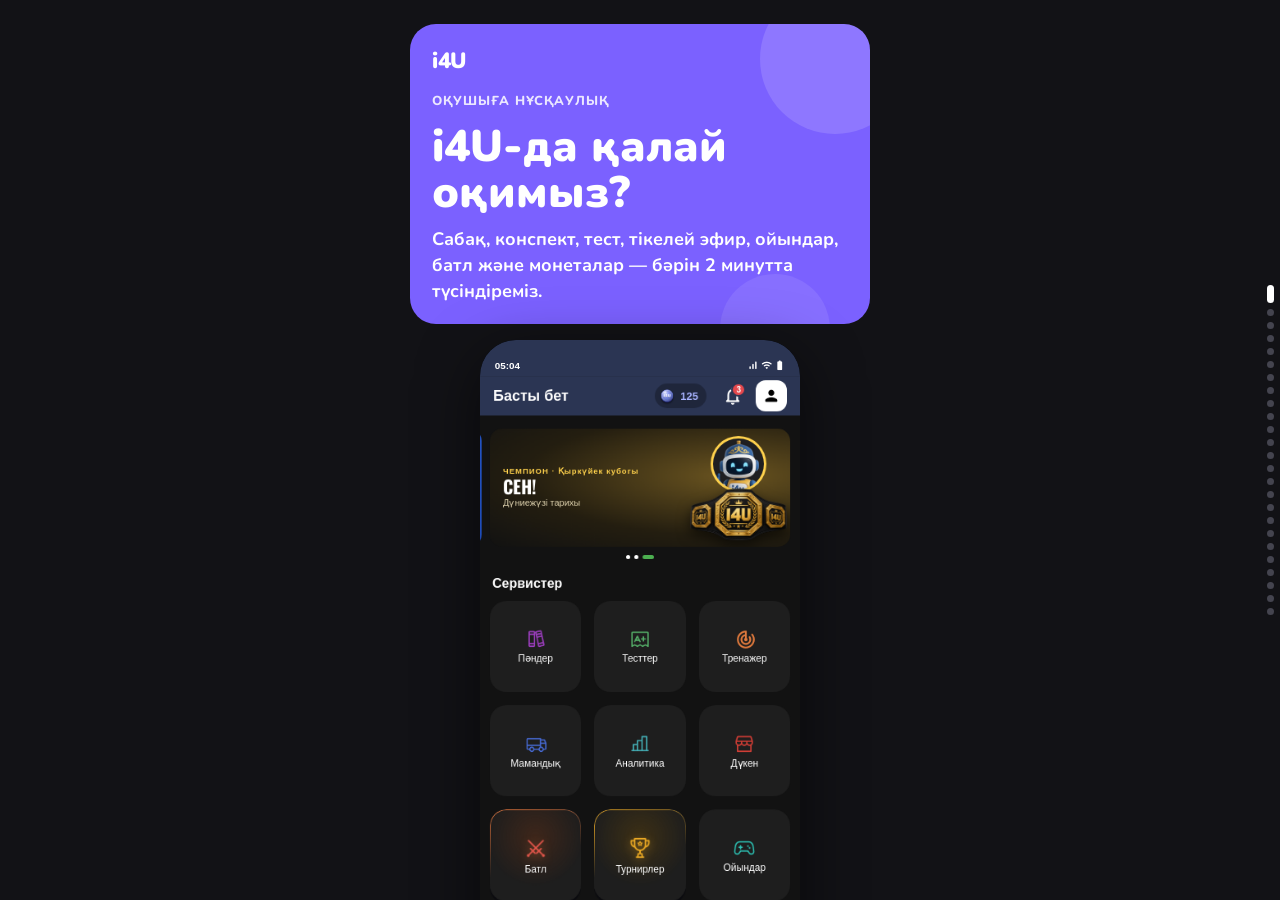
==== index.html @ 2d2b12ed "i4U guide: static site with OG banner" ====
<!doctype html>
<html lang="kk">
<head>
<meta charset="utf-8">
<meta name="viewport" content="width=device-width, initial-scale=1, viewport-fit=cover">
<meta name="description" content="Оқушыларға арналған i4U нұсқаулығы: сабақ, конспект, тест, тікелей эфир, ойындар, батл және монеталар.">
<meta property="og:type" content="website">
<meta property="og:site_name" content="i4U">
<meta property="og:locale" content="kk_KZ">
<meta property="og:title" content="i4U-да қалай оқимыз?">
<meta property="og:description" content="Сабақ · конспект · тест · эфир · ойындар · батл · монеталар — 2 минутта.">
<meta property="og:image" content="https://zhorabekovkubaa-cyber.github.io/i4u-guide/og.jpg">
<meta property="og:image:type" content="image/jpeg">
<meta property="og:image:width" content="1200">
<meta property="og:image:height" content="630">
<meta property="og:image:alt" content="i4U-да қалай оқимыз? — оқушы нұсқаулығы">
<meta property="og:url" content="https://zhorabekovkubaa-cyber.github.io/i4u-guide/">
<meta name="twitter:card" content="summary_large_image">
<meta name="twitter:title" content="i4U-да қалай оқимыз?">
<meta name="twitter:description" content="Сабақ · конспект · тест · эфир · ойындар · батл · монеталар — 2 минутта.">
<meta name="twitter:image" content="https://zhorabekovkubaa-cyber.github.io/i4u-guide/og.jpg">
<meta name="theme-color" content="#121216">
<link rel="icon" href="i4u-mark.png">
<title>i4U-да қалай оқимыз</title>
<link rel="preconnect" href="https://fonts.googleapis.com">
<link rel="stylesheet" href="https://fonts.googleapis.com/css2?family=Nunito:wght@600;700;800;900&display=swap">
<style>
*{box-sizing:border-box}html,body{margin:0}img{max-width:100%}

/* Layout: vertical story — one full-screen card per idea, snap-scrolled; each card wears one colour from the i4U web home tiles. */
:root{
  --bg:#121216; --card:#1c1c22; --line:#2b2b33; --fg:#f5f5fa; --mute:#a7a7b8;
  --purple:#7b61ff; --blue:#1ea7e9; --green:#20c08a; --orange:#ffb224; --coral:#ff6b4a; --pink:#ff5fa2;
  --display:"Nunito",ui-rounded,"Segoe UI",system-ui,sans-serif;
  color-scheme:dark;
}
html,body{height:100%;background:var(--bg);color:var(--fg)}
body{font-family:var(--display);font-weight:600;font-size:17px;line-height:1.45;-webkit-font-smoothing:antialiased}
.deck{height:100%;overflow-y:auto;overscroll-behavior:contain}
.s{display:flex;justify-content:center;
   padding-left:max(16px,env(safe-area-inset-left,0px));padding-right:max(16px,env(safe-area-inset-right,0px));padding-block:24px 28px;box-sizing:border-box}
.in{width:100%;max-width:460px;display:flex;flex-direction:column;gap:16px}
.tile{border-radius:26px;padding:22px 22px 20px;color:#fff;position:relative;overflow:hidden}
.tile::after{content:"";position:absolute;right:-40px;top:-40px;width:150px;height:150px;border-radius:50%;background:rgba(255,255,255,.14)}
.tile::before{content:"";position:absolute;right:40px;bottom:-60px;width:110px;height:110px;border-radius:50%;background:rgba(255,255,255,.09)}
.p{background:var(--purple)}.b{background:var(--blue)}.g{background:var(--green)}.o{background:var(--orange);color:#2a1a00}.c{background:var(--coral)}.k{background:var(--pink)}
.o .step,.o .eb{color:#2a1a00}
.eb{font-size:13px;font-weight:800;letter-spacing:.08em;text-transform:uppercase;opacity:.85;position:relative;z-index:1}
h1,h2{font-weight:900;line-height:1.05;margin:6px 0 0;position:relative;z-index:1;text-wrap:balance}
h1{font-size:44px}
h2{font-size:34px}
.lead{font-size:18px;margin:10px 0 0;position:relative;z-index:1;font-weight:700}
.txt{color:var(--fg);font-size:17px;margin:0}
.txt b{color:#fff}
.mute{color:var(--mute)}
.hl{font-weight:900}
.hl.p{background:none;color:var(--purple)}.hl.b{background:none;color:var(--blue)}.hl.g{background:none;color:var(--green)}.hl.o{background:none;color:var(--orange)}.hl.c{background:none;color:var(--coral)}.hl.k{background:none;color:var(--pink)}

.phone-mock{display:block;margin:0 auto;width:min(78%,320px);max-width:100%;aspect-ratio:390/844;border:0;border-radius:36px;overflow:hidden;background:#000;filter:drop-shadow(0 18px 30px rgba(0,0,0,.55))}
.tapwrap .phone-mock{width:100%}
.phone{display:block;margin:0 auto;width:min(72%,300px);max-width:100%;height:auto;filter:drop-shadow(0 18px 30px rgba(0,0,0,.55))}
.phones{display:flex;gap:12px;justify-content:center}
.phones img{width:calc(50% - 6px);max-width:220px;height:auto;filter:drop-shadow(0 14px 24px rgba(0,0,0,.5))}
.swipe{display:flex;gap:12px;overflow-x:auto;scroll-snap-type:x mandatory;padding-bottom:6px;margin-inline:0;padding-inline:0;-webkit-overflow-scrolling:touch}
.swipe figure{flex:0 0 62%;max-width:240px;margin:0;scroll-snap-align:center;display:flex;flex-direction:column;gap:8px;align-items:center}
.swipe img{width:100%;height:auto;filter:drop-shadow(0 14px 24px rgba(0,0,0,.5))}
.swipe figcaption{font-weight:800;font-size:15px}
.web{width:100%;border-radius:14px;border:2px solid var(--line);display:block;height:auto}
.steps{display:flex;flex-direction:column;gap:10px;margin:0;padding:0;list-style:none}
.steps li{display:flex;gap:12px;align-items:flex-start;background:var(--card);border:1px solid var(--line);border-radius:18px;padding:12px 14px}
.num{flex:none;width:34px;height:34px;border-radius:12px;display:grid;place-items:center;font-weight:900;color:#fff;font-size:18px}
.steps b{display:block;font-size:17px;color:#fff;font-weight:800}
.steps span{color:var(--mute);font-size:15px}
.big3{display:grid;grid-template-columns:repeat(3,1fr);gap:10px}
.big3 div{border-radius:20px;padding:14px 10px;text-align:center;color:#fff}
.big3 i{font-style:normal;font-size:30px;display:block}
.big3 b{display:block;font-weight:900;font-size:17px;margin-top:4px}
.big3 span{font-size:13px;opacity:.9;display:block;line-height:1.25;margin-top:2px}
.big3 b{line-height:1.2}
.coins{display:flex;flex-direction:column;gap:8px;margin:0;padding:0;list-style:none}
.coins li{display:flex;justify-content:space-between;gap:12px;align-items:center;background:var(--card);border:1px solid var(--line);border-radius:16px;padding:11px 14px;font-size:15px}
.coins em{font-style:normal;font-weight:900;color:var(--orange);white-space:nowrap;font-size:16px}
.chips{display:flex;flex-wrap:wrap;gap:8px}
.chip{border-radius:999px;padding:6px 14px;font-weight:800;font-size:14px;background:var(--card);border:1px solid var(--line)}
.note{border-radius:18px;padding:14px 16px;background:var(--card);border:2px dashed var(--orange);font-size:16px}
.note b{color:var(--orange)}
.tapwrap{position:relative;width:min(72%,300px);margin:0 auto}
.tapwrap .phone{width:100%}
.tap{position:absolute;left:10.8%;top:86%;width:18%;aspect-ratio:1;transform:translate(-50%,-50%);border-radius:50%;border:4px solid var(--orange);box-shadow:0 0 0 6px rgba(255,178,36,.25)}
.tap-label{position:absolute;left:24%;top:82.5%;background:var(--orange);color:#2a1a00;font-weight:900;font-size:13px;padding:5px 10px;border-radius:10px;white-space:nowrap}
@media (prefers-reduced-motion:no-preference){
  .tap{animation:pulse 1.4s ease-in-out infinite}
  @keyframes pulse{0%,100%{transform:translate(-50%,-50%) scale(1)}50%{transform:translate(-50%,-50%) scale(1.18)}}
  .hint{animation:bob 1.8s ease-in-out infinite}
  @keyframes bob{0%,100%{transform:translateY(0)}50%{transform:translateY(6px)}}
}
.hint{text-align:center;color:var(--mute);font-weight:800;font-size:15px}
.logo{font-weight:900;font-size:22px;letter-spacing:-.02em;position:relative;z-index:1}
.dots{position:fixed;right:max(6px,env(safe-area-inset-right,0px));top:50%;transform:translateY(-50%);display:flex;flex-direction:column;gap:6px;z-index:5}
.dots a{width:7px;height:7px;border-radius:50%;background:#44444f;display:block}
.dots a.on{background:#fff;height:18px;border-radius:4px}
.end h1{font-size:40px}
</style>
</head>
<body>


<div class="deck" id="deck">

<section class="s" id="start"><div class="in">
  <div class="tile p">
    <div class="logo">i4U</div>
    <p class="eb" style="margin-top:14px">Оқушыға нұсқаулық</p>
    <h1>i4U-да қалай оқимыз?</h1>
    <p class="lead">Сабақ, конспект, тест, тікелей эфир, ойындар, батл және монеталар — бәрін 2 минутта түсіндіреміз.</p>
  </div>
  <iframe class="phone-mock" src="mock/?embed=1&open=home&v=m" title="Басты бет" referrerpolicy="no-referrer"></iframe>
  <p class="hint">Төмен сырғыт ↓</p>
</div></section>

<section class="s"><div class="in">
  <div class="tile b">
    <p class="eb">Қосымшада не бар</p>
    <h2>Бәрі бір экранда</h2>
    <p class="lead">Басты бетте сервистер, прогресс және кесте — бәрі қол астында. Жоғарыдағы телефонды басып көр.</p>
  </div>
</div></section>

<section class="s"><div class="in">
  <div class="tile g">
    <p class="eb">Басты бет</p>
    <h2>Прогресің әрқашан көз алдыңда</h2>
    <p class="lead">ҰБТ баллы, апта жоспары, бүгінгі сабақтар — бір жерде.</p>
  </div>
  <iframe class="phone-mock" src="mock/?embed=1&open=progress&v=m" title="Прогресс және бүгінгі кесте" referrerpolicy="no-referrer"></iframe>
  <ul class="steps">
    <li><span class="num" style="background:var(--green)">📊</span><div><b>Менің прогресім</b><span>Сынақ ҰБТ нәтижесі, мақсат және апта жоспары.</span></div></li>
    <li><span class="num" style="background:var(--blue)">📅</span><div><b>Бүгінгі кесте</b><span>Қай сабақты көру керек — бірден ашылады.</span></div></li>
    <li><span class="num" style="background:var(--orange);color:#2a1a00">⚔</span><div><b>Батл · Турнир · Ойын</b><span>Үстіңгі үш батырма — бір таппен жарысқа.</span></div></li>
  </ul>
</div></section>

<section class="s"><div class="in">
  <div class="tile b">
    <p class="eb">Қайда оқимыз</p>
    <h2>Телефонда да, компьютерде де</h2>
    <p class="lead">Аккаунт біреу — прогресс, монета, рейтинг екеуінде бірдей.</p>
  </div>
  <ul class="steps">
    <li><span class="num" style="background:var(--blue)">📱</span><div><b>i4U қосымшасы</b><span>Android және iPhone. Сабақты жолда да көресің.</span></div></li>
    <li><span class="num" style="background:var(--purple)">💻</span><div><b>i4u.kz сайты</b><span>Компьютерде үлкен экранмен оқу ыңғайлы.</span></div></li>
  </ul>
  <img class="web" src="img/w_home.webp" alt="i4u.kz сайтының басты беті">
</div></section>

<section class="s"><div class="in">
  <div class="tile g">
    <p class="eb">Сабақ қалай өтеді</p>
    <h2>Әр сабақ — 3 қадам</h2>
    <p class="lead">Ретімен жасасаң, монета да, білім де жиналады.</p>
  </div>
  <div class="big3">
    <div style="background:var(--blue)"><i>▶</i><b>Видео</b><span>соңына дейін көр</span></div>
    <div style="background:var(--orange);color:#2a1a00"><i>✎</i><b>Конспект</b><span>дәптерге жаз да, тірке</span></div>
    <div style="background:var(--purple)"><i>✓</i><b>Тест</b><span>тапсырып, балл жина</span></div>
  </div>
  <p class="txt mute">Аптаның соңында — <b>апталық сынақ</b>. Ол өткен тақырыптарды бекітеді.</p>
</div></section>

<section class="s"><div class="in">
  <div class="tile b">
    <p class="eb">Жеке кесте</p>
    <h2>Кесте — тек сенікі</h2>
    <p class="lead">Әр оқушының өз кестесі бар: қай күні қандай сабақ — бәрі дайын тұр.</p>
  </div>
  <iframe class="phone-mock" src="mock/?embed=1&open=schedule&v=m" title="Жеке кесте" referrerpolicy="no-referrer"></iframe>
  <ul class="steps">
    <li><span class="num" style="background:var(--green)">✓</span><div><b>Бүгін, Аптада, Кешіккен</b><span>Үстіңгі санағыштар бүгін не істеу керегін және қарызыңды көрсетеді.</span></div></li>
    <li><span class="num" style="background:var(--purple)">📅</span><div><b>Күн · Апта · Ай</b><span>Кестені күн, апта немесе ай бойынша қара.</span></div></li>
    <li><span class="num" style="background:var(--orange);color:#2a1a00">+3</span><div><b>Өз күнінде өт</b><span>Сабақты кестедегі күні өтсең — қосымша +3 монета.</span></div></li>
  </ul>
  <img class="web" src="img/w_schedule.webp" alt="Сайттағы жеке кесте: апталық көрініс және эфир хабарландыруы">
</div></section>

<section class="s"><div class="in">
  <div class="tile b">
    <p class="eb">1-қадам · Видеосабақ</p>
    <h2>Видеоны соңына дейін көр</h2>
    <p class="lead">Видео біткенде «Тестілеуді бастау» батырмасы ашылады.</p>
  </div>
  <img class="phone" src="img/video_done.webp" alt="Видеосабақ соңына дейін көрілді, тест батырмасы ашық">
  <div class="note">Видеоны 80%-ға дейін көрсең — <b>+5 монета</b>. Кесте бойынша өз күнінде көрсең — тағы <b>+3</b>.</div>
</div></section>

<section class="s"><div class="in">
  <div class="tile c">
    <p class="eb">Маңызды</p>
    <h2>Сабақтар ретімен ашылады</h2>
    <p class="lead">Алдыңғы сабақты бітірмейінше, келесісі құлыпта тұрады.</p>
  </div>
  <img class="phone" src="img/course_locked.webp" alt="Курс беті: құлыптаулы сабақтар және ескерту">
  <p class="txt">🔒 белгісін көрсең — алдымен жоғарыдағы сабақты аяқта. Сонда келесісі өзі ашылады.</p>
</div></section>

<section class="s"><div class="in">
  <div class="tile o">
    <p class="eb">2-қадам · Конспект</p>
    <h2>Конспектіні қалай тіркейміз?</h2>
  </div>
  <div class="tapwrap">
    <img class="phone" src="img/video_done.webp" alt="Видео астындағы «+» батырмасы">
    <span class="tap" aria-hidden="true"></span>
    <span class="tap-label">Осы «+» батырмасын бас</span>
  </div>
  <ol class="steps">
    <li><span class="num" style="background:var(--orange);color:#2a1a00">1</span><div><b>Дәптерге конспект жаз</b><span>Видеоны көріп отырып, негізгі ережелер мен мысалдарды жаз.</span></div></li>
    <li><span class="num" style="background:var(--orange);color:#2a1a00">2</span><div><b>«+» батырмасын бас</b><span>Ол видеоның астында, «Конспектті тіркеңіз» жазуының жанында.</span></div></li>
    <li><span class="num" style="background:var(--orange);color:#2a1a00">3</span><div><b>Галерея немесе Файл</b><span>Дәптердің суретін немесе PDF файлды таңда.</span></div></li>
    <li><span class="num" style="background:var(--orange);color:#2a1a00">4</span><div><b>Куратор тексереді</b><span>Қабылдаса — +3 монета.</span></div></li>
  </ol>
  <img class="phone" src="img/note_sheet.webp" alt="Конспект тіркеу терезесі: Галерея немесе Файл">
</div></section>

<section class="s"><div class="in">
  <div class="tile p">
    <p class="eb">3-қадам · Тест</p>
    <h2>Тестте сұрақ түрлері көп</h2>
    <p class="lead">Барлық сұраққа жауап бергенде ғана «Аяқтау» басылады.</p>
  </div>
  <div class="swipe" aria-label="Сұрақ түрлері">
    <figure><img src="img/test.webp" alt="Бір жауапты сұрақ"><figcaption>Бір жауап</figcaption></figure>
    <figure><img src="img/test_multi.webp" alt="Бірнеше жауапты сұрақ"><figcaption>Бірнеше жауап</figcaption></figure>
    <figure><img src="img/test_match.webp" alt="Сәйкестендіру сұрағы"><figcaption>Сәйкестендіру</figcaption></figure>
  </div>
  <p class="hint">Оңға сырғыт →</p>
</div></section>

<section class="s"><div class="in">
  <div class="tile g">
    <p class="eb">Тест біткен соң</p>
    <h2>Нәтиже және талдау</h2>
    <p class="lead">Балыңды бірден көресің. «Талдау» әр сұрақтың шешімін ашады.</p>
  </div>
  <div class="phones">
    <img src="img/result.webp" alt="Тест нәтижесі: 11 / 22">
    <img src="img/analysis.webp" alt="Талдау: дұрыс жауап және шешімі">
  </div>
  <div class="note">Тест үшін <b>+5-тен +13-ке дейін монета</b>: балың жоғары болса, монета да көп.</div>
</div></section>

<section class="s"><div class="in">
  <div class="tile k">
    <p class="eb">Тренажер</p>
    <h2>Әлсіз тақырыпты күшейт</h2>
    <p class="lead">Тренажер саған дәл керек сұрақтарды береді.</p>
  </div>
  <img class="phone" src="img/trainer_q.webp" alt="Тренажер: «Дұрыс» және шешімі">
  <p class="txt">Жауап берген сәтте «Дұрыс» немесе «Қате» дейді және шешімін көрсетеді. Тақырыпты меңгергенше жаттық — <b>күніне 15 минут жеткілікті</b>.</p>
</div></section>

<section class="s"><div class="in">
  <div class="tile c">
    <p class="eb">Тікелей эфир</p>
    <h2>Мұғаліммен жанды сабақ</h2>
    <p class="lead">Эфир басталғанда телефонға хабарлама келеді.</p>
  </div>
  <div class="phones">
    <img src="img/push.webp" alt="Хабарлама: «Эфир басталды — қосыл»">
    <img src="img/efir_card.webp" alt="Эфир беті: «Эфирге кіру» батырмасы">
  </div>
  <ol class="steps">
    <li><span class="num" style="background:var(--coral)">1</span><div><b>Хабарламаны бас</b><span>Немесе басты беттегі «Бүгінгі кесте» ішінен эфирді таңда.</span></div></li>
    <li><span class="num" style="background:var(--coral)">2</span><div><b>«Эфирге кіру»</b><span>Мұғалім, слайдтар және чат бір экранда ашылады.</span></div></li>
    <li><span class="num" style="background:var(--coral)">3</span><div><b>Қатысу өзі белгіленеді</b><span>Эфирге кірсең — жүйе сенің қатысқаныңды өзі жазады.</span></div></li>
  </ol>
</div></section>

<section class="s"><div class="in">
  <div class="tile o">
    <p class="eb">Эфирде жауап бер</p>
    <h2>Слайдты басып жауап бер!</h2>
    <p class="lead">Эфирдегі слайдтар жанды: сұраққа жауапты слайдтың өзінде басасың.</p>
  </div>
  <img class="phone" src="img/efir_live.webp" alt="Қосымшадағы эфир: сұрағы бар слайд және чат">
  <img class="web" src="img/efir_answer.webp" alt="Слайдтағы сұрақ: таңдалған жауап жасылмен белгіленді">
  <ul class="steps">
    <li><span class="num" style="background:var(--orange);color:#2a1a00">👆</span><div><b>Нұсқаны бас</b><span>Таңдау, «Дұрыс / Бұрыс», сан жазу — бәрі слайдта.</span></div></li>
    <li><span class="num" style="background:var(--green)">✓</span><div><b>Дұрысы жасылмен жанады</b><span>Мұғалім «Жауапты көрсету» басқанда өз жауабыңды тексересің.</span></div></li>
    <li><span class="num" style="background:var(--purple)">✋</span><div><b>Қол көтер, чатқа жаз</b><span>Сұрағың болса — қол көтеру батырмасы немесе чат.</span></div></li>
  </ul>
  <img class="web" src="img/w_efir.webp" alt="Сайттағы эфир: слайдтағы жауаптар және чат">
</div></section>

<section class="s"><div class="in">
  <div class="tile b">
    <p class="eb">Сынақ ҰБТ</p>
    <h2>Нағыз ҰБТ сияқты</h2>
    <p class="lead">5 пән · 140 балл · 4 сағат. Таймер де бар.</p>
  </div>
  <iframe class="phone-mock" src="mock/?embed=1&open=ent&v=m" title="Сынақ ҰБТ" referrerpolicy="no-referrer"></iframe>
  <p class="txt">Профиль пәндеріңді бір рет таңда да, «Сынақ ҰБТ тапсыру» бас. Соңында әр пән бойынша нәтиже мен қателер талдауы шығады.</p>
</div></section>

<section class="s"><div class="in">
  <div class="tile o">
    <p class="eb">Монеталар</p>
    <h2>Монета қалай жиналады?</h2>
  </div>
  <ul class="coins">
    <li>Видеосабақты 80%-ға дейін көру<em>+5–8</em></li>
    <li>Конспект тапсыру (қабылданса)<em>+3</em></li>
    <li>Сабақ тесті<em>+5–13</em></li>
    <li>Апталық сынақ<em>+5–13</em></li>
    <li>Батлда жеңу<em>+15</em></li>
    <li>Топтар шайқасы: әр жұлдыз<em>+10</em></li>
    <li>Турнирде келесі кезеңге өту / чемпион<em>+20 / 200</em></li>
    <li>7 күн қатарынан оқу<em>+50</em></li>
    <li>Жетістік: қола / күміс / алтын<em>+20/50/150</em></li>
  </ul>
  <iframe class="phone-mock" src="mock/?embed=1&open=shop&v=m" title="Монета / дүкен" referrerpolicy="no-referrer"></iframe>
</div></section>

<section class="s"><div class="in">
  <div class="tile k">
    <p class="eb">Дүкен</p>
    <h2>Монетаны қайда жұмсаймыз?</h2>
    <p class="lead">Рамка, атақ, тақырып, сыйлықтар — бәрі монетаға.</p>
  </div>
  <iframe class="phone-mock" src="mock/?embed=1&open=shop&v=m" title="Дүкен" referrerpolicy="no-referrer"></iframe>
  <p class="txt">Ең үлкен жүлде — <span class="hl o">i4U худи</span>. Күн сайын жеңілдігі бар «күннің ұсынысы» шығады.</p>
</div></section>

<section class="s"><div class="in">
  <div class="tile c">
    <p class="eb">Батл</p>
    <h2>Батл — досыңмен жарыс</h2>
    <p class="lead">Кім тезірек және дұрыс жауап береді?</p>
  </div>
  <div class="big3">
    <div style="background:var(--green)"><b>1-раунд</b><span>Жеңіл · 1 ұпай</span></div>
    <div style="background:var(--orange);color:#2a1a00"><b>2-раунд</b><span>Орта · 2 ұпай</span></div>
    <div style="background:var(--coral)"><b>3-раунд</b><span>HARD · 3 ұпай</span></div>
  </div>
  <ul class="steps">
    <li><span class="num" style="background:var(--coral)">⏱</span><div><b>Әр сұраққа 20 секунд</b><span>Ұпай тең болса, жылдамырақ жауап берген жеңеді.</span></div></li>
    <li><span class="num" style="background:var(--coral)">🏆</span><div><b>Жеңіс: +15 рейтинг, +15 монета</b><span>Батлдан күніне 40 монетаға дейін жинауға болады.</span></div></li>
  </ul>
  <iframe class="phone-mock" src="mock/?embed=1&open=battle&v=m" title="Батл" referrerpolicy="no-referrer"></iframe>
</div></section>

<section class="s"><div class="in">
  <div class="tile p">
    <p class="eb">Батлды бастау</p>
    <h2>Досыңды шақыр</h2>
  </div>
  <ol class="steps">
    <li><span class="num" style="background:var(--purple)">1</span><div><b>Батл → «Досыңды батлға шақыр»</b><span>Басты беттегі «Батл» батырмасынан.</span></div></li>
    <li><span class="num" style="background:var(--purple)">2</span><div><b>Түрін таңда</b><span>ҰБТ — өз курстарың бойынша, Эрудит — жалпы білім.</span></div></li>
    <li><span class="num" style="background:var(--purple)">3</span><div><b>1–3 тақырып және қарсылас</b><span>Онлайндағы досыңды немесе тобыңнан біреуді таңда.</span></div></li>
    <li><span class="num" style="background:var(--purple)">4</span><div><b>«Шақыру» бас</b><span>Онлайн ойнайсыңдар немесе кезекпен — әр кезекке 24 сағат.</span></div></li>
  </ol>
  <iframe class="phone-mock" src="mock/?embed=1&open=battle&v=m" title="Батл шақыру" referrerpolicy="no-referrer"></iframe>
</div></section>

<section class="s"><div class="in">
  <div class="tile o">
    <p class="eb">Турнирлер · Топтар шайқасы</p>
    <h2>Чемпион бол!</h2>
    <p class="lead">Турнирде кезең сайын жоғары көтеріл.</p>
  </div>
  <img class="phone" src="img/tourn.webp" alt="Турнирлер тізімі">
  <ul class="coins">
    <li>Турнирде келесі кезеңге өту<em>+20</em></li>
    <li>Турнир чемпионы<em>+200</em></li>
    <li>Топтар шайқасы: тобыңа әкелген әр жұлдыз<em>+10</em></li>
  </ul>
</div></section>

<section class="s"><div class="in">
  <div class="tile g">
    <p class="eb">Ойындар</p>
    <h2>Ойнап ойлан</h2>
    <p class="lead">Логика мен сөздік қорды дамытатын ойындар.</p>
  </div>
  <img class="phone" src="img/games.webp" alt="Ойындар: Бұқа мен сиыр, Мафия, Дар ағашы">
  <ul class="steps">
    <li><span class="num" style="background:var(--orange);color:#2a1a00">🐂</span><div><b>Бұқа мен сиыр</b><span>Бот жасырған санды тап. Бұқа — цифр да, орны да дұрыс. Сиыр — цифр бар, орны басқа.</span></div></li>
    <li><span class="num" style="background:var(--blue)">🌳</span><div><b>Дар ағашы</b><span>Досыңа сөз жібер, ол оны әріптеп табады.</span></div></li>
  </ul>
</div></section>

<section class="s"><div class="in">
  <div class="tile p">
    <p class="eb">Топ рейтингі</p>
    <h2>Аптаның чемпионы</h2>
    <p class="lead">Тобыңдағы ең белсенді оқушы аптаның чемпионы атанады.</p>
  </div>
  <iframe class="phone-mock" src="mock/?embed=1&open=groups&v=m" title="Топ рейтингі" referrerpolicy="no-referrer"></iframe>
  <p class="txt">Чемпионның аты топ бетінің ең жоғарғы жағында тұрады. Келесі апта сенің атың болсын!</p>
</div></section>

<section class="s"><div class="in">
  <div class="tile b">
    <p class="eb">AI көмекші</p>
    <h2>Түсінбедің бе? Сұра!</h2>
    <p class="lead">AI түсіндіреді, тест құрады, конспект пен карточка жасайды.</p>
  </div>
  <iframe class="phone-mock" src="mock/?embed=1&open=ai&v=m" title="AI көмекші" referrerpolicy="no-referrer"></iframe>
  <p class="txt mute">Ортадағы дөңгелек батырманы бас — AI көмекші ашылады.</p>
</div></section>

<section class="s"><div class="in">
  <div class="tile k">
    <p class="eb">i4u.kz сайты</p>
    <h2>Сайтта да бәрі бар</h2>
    <p class="lead">Сабақ, ойындар, батл — компьютерде де.</p>
  </div>
  <img class="web" src="img/w_lesson.webp" alt="Сайттағы видеосабақ және курс мазмұны">
  <img class="web" src="img/w_games.webp" alt="Сайттағы ойындар">
  <img class="web" src="img/w_wars.webp" alt="Сайттағы батл беті">
</div></section>

<section class="s end"><div class="in">
  <div class="tile g">
    <div class="logo">i4U</div>
    <p class="eb" style="margin-top:14px">Ең бастысы</p>
    <h1>Күн сайын аздап оқы</h1>
    <p class="lead">7 күн қатарынан сабақ көрсең немесе тест тапсырсаң — +50 монета!</p>
  </div>
  <ul class="steps">
    <li><span class="num" style="background:var(--blue)">▶</span><div><b>Видео</b><span>соңына дейін көр</span></div></li>
    <li><span class="num" style="background:var(--orange);color:#2a1a00">✎</span><div><b>Конспект</b><span>«+» арқылы тірке</span></div></li>
    <li><span class="num" style="background:var(--purple)">✓</span><div><b>Тест</b><span>тапсыр да, талдауды оқы</span></div></li>
    <li><span class="num" style="background:var(--coral)">⚔</span><div><b>Батл және ойындар</b><span>монета жина, дүкеннен сыйлық ал</span></div></li>
  </ul>
  <p class="hint">Сәттілік! Жоғарыға оралу ↑</p>
</div></section>

</div>
<nav class="dots" id="dots" aria-label="Беттер"></nav>

<script>
(function(){
  var deck=document.getElementById('deck'),dots=document.getElementById('dots');
  var ss=[].slice.call(document.querySelectorAll('.s'));
  ss.forEach(function(s,i){var a=document.createElement('a');a.href='#';a.setAttribute('aria-label',(i+1)+'-бет');
    a.addEventListener('click',function(e){e.preventDefault();s.scrollIntoView({behavior:'smooth'})});dots.appendChild(a)});
  var as=dots.children;
  function upd(){var h=deck.clientHeight,i=Math.round(deck.scrollTop/Math.max(1,h));
    var best=0,bd=1e9;ss.forEach(function(s,k){var d=Math.abs(s.offsetTop-deck.scrollTop);if(d<bd){bd=d;best=k}});
    for(var k=0;k<as.length;k++)as[k].className=k===best?'on':''}
  deck.addEventListener('scroll',upd,{passive:true});upd();
  document.querySelector('.end .hint').addEventListener('click',function(){deck.scrollTo({top:0,behavior:'smooth'})});
  document.addEventListener('keydown',function(e){
    var cur=[].indexOf.call(as,dots.querySelector('.on'));
    if(e.key==='ArrowDown'||e.key==='PageDown'){e.preventDefault();if(ss[cur+1])ss[cur+1].scrollIntoView({behavior:'smooth'})}
    if(e.key==='ArrowUp'||e.key==='PageUp'){e.preventDefault();if(ss[cur-1])ss[cur-1].scrollIntoView({behavior:'smooth'})}
  });
})();
</script>

</body>
</html>
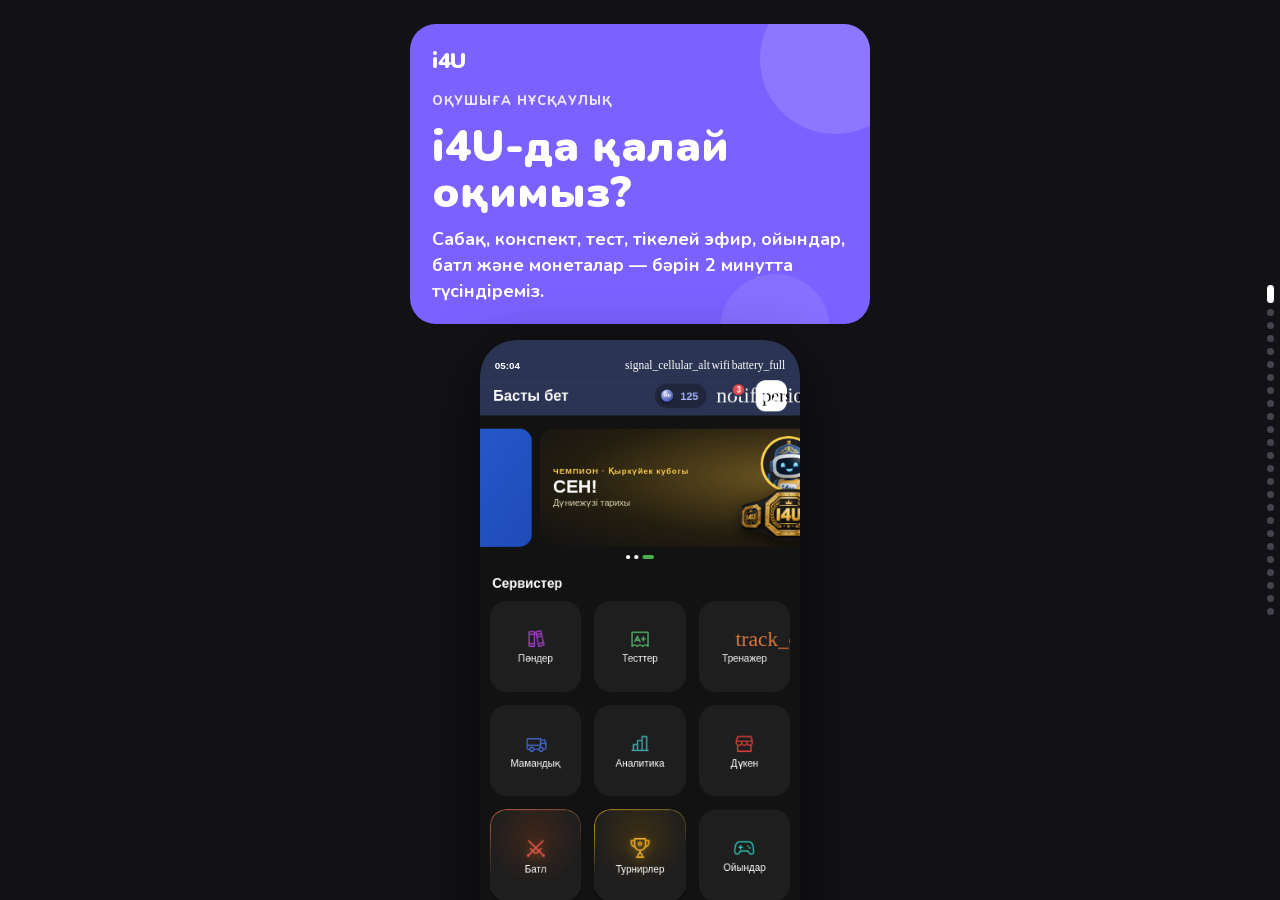
==== commit 37bebd8a: "Make guide work offline: local fonts, KaTeX, service worker Same public GitHub Pages URL; first visi" ====
--- a/index.html
+++ b/index.html
@@ -20,10 +20,13 @@
 <meta name="twitter:description" content="Сабақ · конспект · тест · эфир · ойындар · батл · монеталар — 2 минутта.">
 <meta name="twitter:image" content="https://zhorabekovkubaa-cyber.github.io/i4u-guide/og.jpg">
 <meta name="theme-color" content="#121216">
+<meta name="apple-mobile-web-app-capable" content="yes">
+<meta name="apple-mobile-web-app-status-bar-style" content="black-translucent">
+<link rel="manifest" href="manifest.webmanifest">
 <link rel="icon" href="i4u-mark.png">
+<link rel="apple-touch-icon" href="i4u-mark.png">
 <title>i4U-да қалай оқимыз</title>
-<link rel="preconnect" href="https://fonts.googleapis.com">
-<link rel="stylesheet" href="https://fonts.googleapis.com/css2?family=Nunito:wght@600;700;800;900&display=swap">
+<link rel="stylesheet" href="fonts/nunito.css">
 <style>
 *{box-sizing:border-box}html,body{margin:0}img{max-width:100%}
 
@@ -114,7 +117,7 @@
     <h1>i4U-да қалай оқимыз?</h1>
     <p class="lead">Сабақ, конспект, тест, тікелей эфир, ойындар, батл және монеталар — бәрін 2 минутта түсіндіреміз.</p>
   </div>
-  <iframe class="phone-mock" src="mock/?embed=1&open=home&v=m" title="Басты бет" referrerpolicy="no-referrer"></iframe>
+  <iframe class="phone-mock" src="mock/?embed=1&open=home&v=o" title="Басты бет" referrerpolicy="no-referrer"></iframe>
   <p class="hint">Төмен сырғыт ↓</p>
 </div></section>
 
@@ -132,7 +135,7 @@
     <h2>Прогресің әрқашан көз алдыңда</h2>
     <p class="lead">ҰБТ баллы, апта жоспары, бүгінгі сабақтар — бір жерде.</p>
   </div>
-  <iframe class="phone-mock" src="mock/?embed=1&open=progress&v=m" title="Прогресс және бүгінгі кесте" referrerpolicy="no-referrer"></iframe>
+  <iframe class="phone-mock" src="mock/?embed=1&open=progress&v=o" title="Прогресс және бүгінгі кесте" referrerpolicy="no-referrer"></iframe>
   <ul class="steps">
     <li><span class="num" style="background:var(--green)">📊</span><div><b>Менің прогресім</b><span>Сынақ ҰБТ нәтижесі, мақсат және апта жоспары.</span></div></li>
     <li><span class="num" style="background:var(--blue)">📅</span><div><b>Бүгінгі кесте</b><span>Қай сабақты көру керек — бірден ашылады.</span></div></li>
@@ -173,7 +176,7 @@
     <h2>Кесте — тек сенікі</h2>
     <p class="lead">Әр оқушының өз кестесі бар: қай күні қандай сабақ — бәрі дайын тұр.</p>
   </div>
-  <iframe class="phone-mock" src="mock/?embed=1&open=schedule&v=m" title="Жеке кесте" referrerpolicy="no-referrer"></iframe>
+  <iframe class="phone-mock" src="mock/?embed=1&open=schedule&v=o" title="Жеке кесте" referrerpolicy="no-referrer"></iframe>
   <ul class="steps">
     <li><span class="num" style="background:var(--green)">✓</span><div><b>Бүгін, Аптада, Кешіккен</b><span>Үстіңгі санағыштар бүгін не істеу керегін және қарызыңды көрсетеді.</span></div></li>
     <li><span class="num" style="background:var(--purple)">📅</span><div><b>Күн · Апта · Ай</b><span>Кестені күн, апта немесе ай бойынша қара.</span></div></li>
@@ -297,7 +300,7 @@
     <h2>Нағыз ҰБТ сияқты</h2>
     <p class="lead">5 пән · 140 балл · 4 сағат. Таймер де бар.</p>
   </div>
-  <iframe class="phone-mock" src="mock/?embed=1&open=ent&v=m" title="Сынақ ҰБТ" referrerpolicy="no-referrer"></iframe>
+  <iframe class="phone-mock" src="mock/?embed=1&open=ent&v=o" title="Сынақ ҰБТ" referrerpolicy="no-referrer"></iframe>
   <p class="txt">Профиль пәндеріңді бір рет таңда да, «Сынақ ҰБТ тапсыру» бас. Соңында әр пән бойынша нәтиже мен қателер талдауы шығады.</p>
 </div></section>
 
@@ -317,7 +320,7 @@
     <li>7 күн қатарынан оқу<em>+50</em></li>
     <li>Жетістік: қола / күміс / алтын<em>+20/50/150</em></li>
   </ul>
-  <iframe class="phone-mock" src="mock/?embed=1&open=shop&v=m" title="Монета / дүкен" referrerpolicy="no-referrer"></iframe>
+  <iframe class="phone-mock" src="mock/?embed=1&open=shop&v=o" title="Монета / дүкен" referrerpolicy="no-referrer"></iframe>
 </div></section>
 
 <section class="s"><div class="in">
@@ -326,7 +329,7 @@
     <h2>Монетаны қайда жұмсаймыз?</h2>
     <p class="lead">Рамка, атақ, тақырып, сыйлықтар — бәрі монетаға.</p>
   </div>
-  <iframe class="phone-mock" src="mock/?embed=1&open=shop&v=m" title="Дүкен" referrerpolicy="no-referrer"></iframe>
+  <iframe class="phone-mock" src="mock/?embed=1&open=shop&v=o" title="Дүкен" referrerpolicy="no-referrer"></iframe>
   <p class="txt">Ең үлкен жүлде — <span class="hl o">i4U худи</span>. Күн сайын жеңілдігі бар «күннің ұсынысы» шығады.</p>
 </div></section>
 
@@ -345,7 +348,7 @@
     <li><span class="num" style="background:var(--coral)">⏱</span><div><b>Әр сұраққа 20 секунд</b><span>Ұпай тең болса, жылдамырақ жауап берген жеңеді.</span></div></li>
     <li><span class="num" style="background:var(--coral)">🏆</span><div><b>Жеңіс: +15 рейтинг, +15 монета</b><span>Батлдан күніне 40 монетаға дейін жинауға болады.</span></div></li>
   </ul>
-  <iframe class="phone-mock" src="mock/?embed=1&open=battle&v=m" title="Батл" referrerpolicy="no-referrer"></iframe>
+  <iframe class="phone-mock" src="mock/?embed=1&open=battle&v=o" title="Батл" referrerpolicy="no-referrer"></iframe>
 </div></section>
 
 <section class="s"><div class="in">
@@ -359,7 +362,7 @@
     <li><span class="num" style="background:var(--purple)">3</span><div><b>1–3 тақырып және қарсылас</b><span>Онлайндағы досыңды немесе тобыңнан біреуді таңда.</span></div></li>
     <li><span class="num" style="background:var(--purple)">4</span><div><b>«Шақыру» бас</b><span>Онлайн ойнайсыңдар немесе кезекпен — әр кезекке 24 сағат.</span></div></li>
   </ol>
-  <iframe class="phone-mock" src="mock/?embed=1&open=battle&v=m" title="Батл шақыру" referrerpolicy="no-referrer"></iframe>
+  <iframe class="phone-mock" src="mock/?embed=1&open=battle&v=o" title="Батл шақыру" referrerpolicy="no-referrer"></iframe>
 </div></section>
 
 <section class="s"><div class="in">
@@ -395,7 +398,7 @@
     <h2>Аптаның чемпионы</h2>
     <p class="lead">Тобыңдағы ең белсенді оқушы аптаның чемпионы атанады.</p>
   </div>
-  <iframe class="phone-mock" src="mock/?embed=1&open=groups&v=m" title="Топ рейтингі" referrerpolicy="no-referrer"></iframe>
+  <iframe class="phone-mock" src="mock/?embed=1&open=groups&v=o" title="Топ рейтингі" referrerpolicy="no-referrer"></iframe>
   <p class="txt">Чемпионның аты топ бетінің ең жоғарғы жағында тұрады. Келесі апта сенің атың болсын!</p>
 </div></section>
 
@@ -405,7 +408,7 @@
     <h2>Түсінбедің бе? Сұра!</h2>
     <p class="lead">AI түсіндіреді, тест құрады, конспект пен карточка жасайды.</p>
   </div>
-  <iframe class="phone-mock" src="mock/?embed=1&open=ai&v=m" title="AI көмекші" referrerpolicy="no-referrer"></iframe>
+  <iframe class="phone-mock" src="mock/?embed=1&open=ai&v=o" title="AI көмекші" referrerpolicy="no-referrer"></iframe>
   <p class="txt mute">Ортадағы дөңгелек батырманы бас — AI көмекші ашылады.</p>
 </div></section>
 
@@ -459,5 +462,14 @@
 })();
 </script>
 
+
+<script>
+if ('serviceWorker' in navigator) {
+  window.addEventListener('load', function () {
+    navigator.serviceWorker.register('sw.js').catch(function () {});
+  });
+}
+</script>
+
 </body>
 </html>
--- a/fonts/nunito.css
+++ b/fonts/nunito.css
@@ -0,0 +1,180 @@
+/* cyrillic-ext */
+@font-face {
+  font-family: 'Nunito';
+  font-style: normal;
+  font-weight: 600;
+  font-display: swap;
+  src: url('484dbd7665fb.woff2') format('woff2');
+  unicode-range: U+0460-052F, U+1C80-1C8A, U+20B4, U+2DE0-2DFF, U+A640-A69F, U+FE2E-FE2F;
+}
+/* cyrillic */
+@font-face {
+  font-family: 'Nunito';
+  font-style: normal;
+  font-weight: 600;
+  font-display: swap;
+  src: url('2019ed2c3ea9.woff2') format('woff2');
+  unicode-range: U+0301, U+0400-045F, U+0490-0491, U+04B0-04B1, U+2116;
+}
+/* vietnamese */
+@font-face {
+  font-family: 'Nunito';
+  font-style: normal;
+  font-weight: 600;
+  font-display: swap;
+  src: url('4b1116742a98.woff2') format('woff2');
+  unicode-range: U+0102-0103, U+0110-0111, U+0128-0129, U+0168-0169, U+01A0-01A1, U+01AF-01B0, U+0300-0301, U+0303-0304, U+0308-0309, U+0323, U+0329, U+1EA0-1EF9, U+20AB;
+}
+/* latin-ext */
+@font-face {
+  font-family: 'Nunito';
+  font-style: normal;
+  font-weight: 600;
+  font-display: swap;
+  src: url('231ef2633d05.woff2') format('woff2');
+  unicode-range: U+0100-02BA, U+02BD-02C5, U+02C7-02CC, U+02CE-02D7, U+02DD-02FF, U+0304, U+0308, U+0329, U+1D00-1DBF, U+1E00-1E9F, U+1EF2-1EFF, U+2020, U+20A0-20AB, U+20AD-20C4, U+2113, U+2C60-2C7F, U+A720-A7FF;
+}
+/* latin */
+@font-face {
+  font-family: 'Nunito';
+  font-style: normal;
+  font-weight: 600;
+  font-display: swap;
+  src: url('ddf576f5c2b2.woff2') format('woff2');
+  unicode-range: U+0000-00FF, U+0131, U+0152-0153, U+02BB-02BC, U+02C6, U+02DA, U+02DC, U+0304, U+0308, U+0329, U+2000-206F, U+20AC, U+2122, U+2191, U+2193, U+2212, U+2215, U+FEFF, U+FFFD;
+}
+/* cyrillic-ext */
+@font-face {
+  font-family: 'Nunito';
+  font-style: normal;
+  font-weight: 700;
+  font-display: swap;
+  src: url('484dbd7665fb.woff2') format('woff2');
+  unicode-range: U+0460-052F, U+1C80-1C8A, U+20B4, U+2DE0-2DFF, U+A640-A69F, U+FE2E-FE2F;
+}
+/* cyrillic */
+@font-face {
+  font-family: 'Nunito';
+  font-style: normal;
+  font-weight: 700;
+  font-display: swap;
+  src: url('2019ed2c3ea9.woff2') format('woff2');
+  unicode-range: U+0301, U+0400-045F, U+0490-0491, U+04B0-04B1, U+2116;
+}
+/* vietnamese */
+@font-face {
+  font-family: 'Nunito';
+  font-style: normal;
+  font-weight: 700;
+  font-display: swap;
+  src: url('4b1116742a98.woff2') format('woff2');
+  unicode-range: U+0102-0103, U+0110-0111, U+0128-0129, U+0168-0169, U+01A0-01A1, U+01AF-01B0, U+0300-0301, U+0303-0304, U+0308-0309, U+0323, U+0329, U+1EA0-1EF9, U+20AB;
+}
+/* latin-ext */
+@font-face {
+  font-family: 'Nunito';
+  font-style: normal;
+  font-weight: 700;
+  font-display: swap;
+  src: url('231ef2633d05.woff2') format('woff2');
+  unicode-range: U+0100-02BA, U+02BD-02C5, U+02C7-02CC, U+02CE-02D7, U+02DD-02FF, U+0304, U+0308, U+0329, U+1D00-1DBF, U+1E00-1E9F, U+1EF2-1EFF, U+2020, U+20A0-20AB, U+20AD-20C4, U+2113, U+2C60-2C7F, U+A720-A7FF;
+}
+/* latin */
+@font-face {
+  font-family: 'Nunito';
+  font-style: normal;
+  font-weight: 700;
+  font-display: swap;
+  src: url('ddf576f5c2b2.woff2') format('woff2');
+  unicode-range: U+0000-00FF, U+0131, U+0152-0153, U+02BB-02BC, U+02C6, U+02DA, U+02DC, U+0304, U+0308, U+0329, U+2000-206F, U+20AC, U+2122, U+2191, U+2193, U+2212, U+2215, U+FEFF, U+FFFD;
+}
+/* cyrillic-ext */
+@font-face {
+  font-family: 'Nunito';
+  font-style: normal;
+  font-weight: 800;
+  font-display: swap;
+  src: url('484dbd7665fb.woff2') format('woff2');
+  unicode-range: U+0460-052F, U+1C80-1C8A, U+20B4, U+2DE0-2DFF, U+A640-A69F, U+FE2E-FE2F;
+}
+/* cyrillic */
+@font-face {
+  font-family: 'Nunito';
+  font-style: normal;
+  font-weight: 800;
+  font-display: swap;
+  src: url('2019ed2c3ea9.woff2') format('woff2');
+  unicode-range: U+0301, U+0400-045F, U+0490-0491, U+04B0-04B1, U+2116;
+}
+/* vietnamese */
+@font-face {
+  font-family: 'Nunito';
+  font-style: normal;
+  font-weight: 800;
+  font-display: swap;
+  src: url('4b1116742a98.woff2') format('woff2');
+  unicode-range: U+0102-0103, U+0110-0111, U+0128-0129, U+0168-0169, U+01A0-01A1, U+01AF-01B0, U+0300-0301, U+0303-0304, U+0308-0309, U+0323, U+0329, U+1EA0-1EF9, U+20AB;
+}
+/* latin-ext */
+@font-face {
+  font-family: 'Nunito';
+  font-style: normal;
+  font-weight: 800;
+  font-display: swap;
+  src: url('231ef2633d05.woff2') format('woff2');
+  unicode-range: U+0100-02BA, U+02BD-02C5, U+02C7-02CC, U+02CE-02D7, U+02DD-02FF, U+0304, U+0308, U+0329, U+1D00-1DBF, U+1E00-1E9F, U+1EF2-1EFF, U+2020, U+20A0-20AB, U+20AD-20C4, U+2113, U+2C60-2C7F, U+A720-A7FF;
+}
+/* latin */
+@font-face {
+  font-family: 'Nunito';
+  font-style: normal;
+  font-weight: 800;
+  font-display: swap;
+  src: url('ddf576f5c2b2.woff2') format('woff2');
+  unicode-range: U+0000-00FF, U+0131, U+0152-0153, U+02BB-02BC, U+02C6, U+02DA, U+02DC, U+0304, U+0308, U+0329, U+2000-206F, U+20AC, U+2122, U+2191, U+2193, U+2212, U+2215, U+FEFF, U+FFFD;
+}
+/* cyrillic-ext */
+@font-face {
+  font-family: 'Nunito';
+  font-style: normal;
+  font-weight: 900;
+  font-display: swap;
+  src: url('484dbd7665fb.woff2') format('woff2');
+  unicode-range: U+0460-052F, U+1C80-1C8A, U+20B4, U+2DE0-2DFF, U+A640-A69F, U+FE2E-FE2F;
+}
+/* cyrillic */
+@font-face {
+  font-family: 'Nunito';
+  font-style: normal;
+  font-weight: 900;
+  font-display: swap;
+  src: url('2019ed2c3ea9.woff2') format('woff2');
+  unicode-range: U+0301, U+0400-045F, U+0490-0491, U+04B0-04B1, U+2116;
+}
+/* vietnamese */
+@font-face {
+  font-family: 'Nunito';
+  font-style: normal;
+  font-weight: 900;
+  font-display: swap;
+  src: url('4b1116742a98.woff2') format('woff2');
+  unicode-range: U+0102-0103, U+0110-0111, U+0128-0129, U+0168-0169, U+01A0-01A1, U+01AF-01B0, U+0300-0301, U+0303-0304, U+0308-0309, U+0323, U+0329, U+1EA0-1EF9, U+20AB;
+}
+/* latin-ext */
+@font-face {
+  font-family: 'Nunito';
+  font-style: normal;
+  font-weight: 900;
+  font-display: swap;
+  src: url('231ef2633d05.woff2') format('woff2');
+  unicode-range: U+0100-02BA, U+02BD-02C5, U+02C7-02CC, U+02CE-02D7, U+02DD-02FF, U+0304, U+0308, U+0329, U+1D00-1DBF, U+1E00-1E9F, U+1EF2-1EFF, U+2020, U+20A0-20AB, U+20AD-20C4, U+2113, U+2C60-2C7F, U+A720-A7FF;
+}
+/* latin */
+@font-face {
+  font-family: 'Nunito';
+  font-style: normal;
+  font-weight: 900;
+  font-display: swap;
+  src: url('ddf576f5c2b2.woff2') format('woff2');
+  unicode-range: U+0000-00FF, U+0131, U+0152-0153, U+02BB-02BC, U+02C6, U+02DA, U+02DC, U+0304, U+0308, U+0329, U+2000-206F, U+20AC, U+2122, U+2191, U+2193, U+2212, U+2215, U+FEFF, U+FFFD;
+}
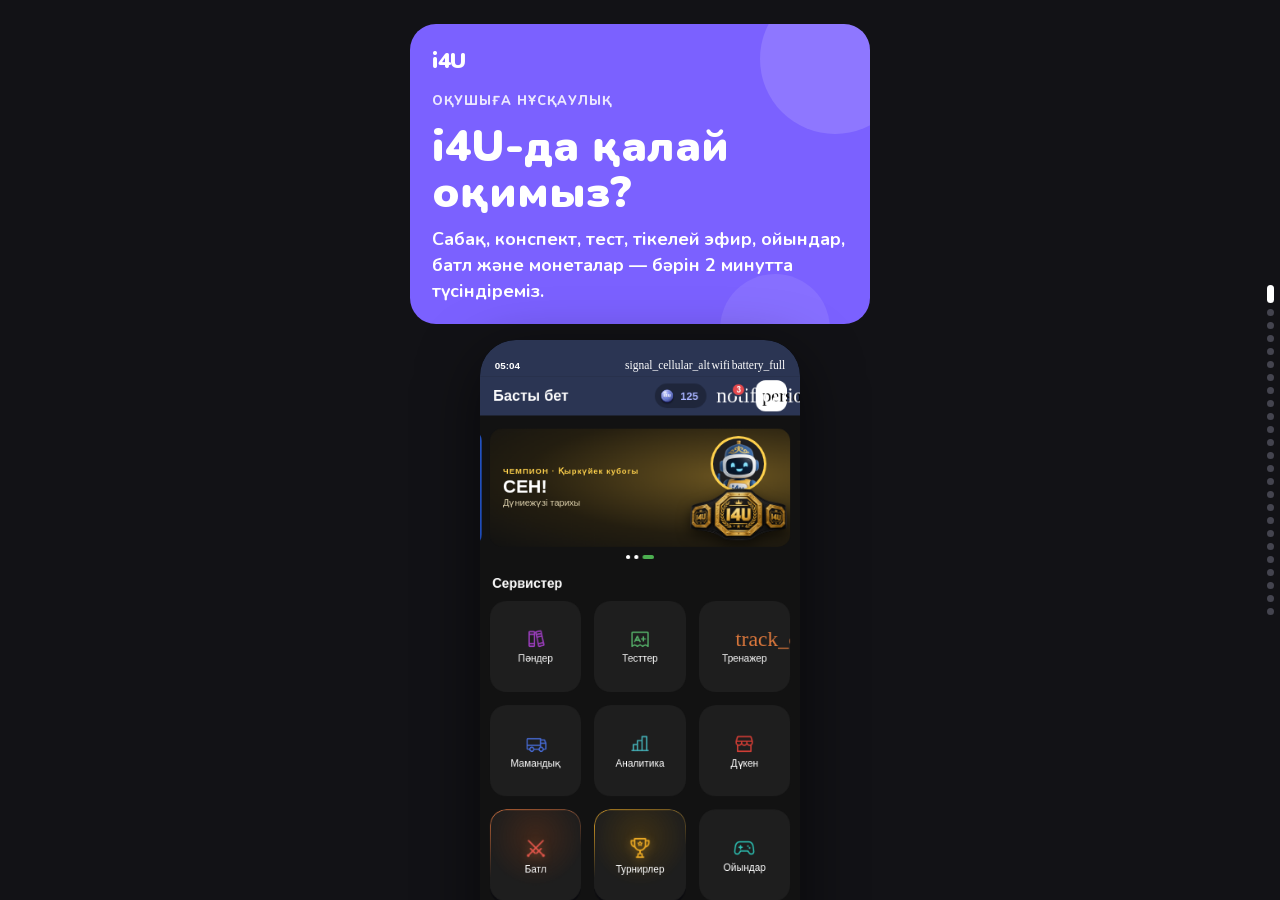
==== commit 23b09e8f: "Hide admin panel from student profile in the guide mock" ====
--- a/index.html
+++ b/index.html
@@ -117,7 +117,7 @@
     <h1>i4U-да қалай оқимыз?</h1>
     <p class="lead">Сабақ, конспект, тест, тікелей эфир, ойындар, батл және монеталар — бәрін 2 минутта түсіндіреміз.</p>
   </div>
-  <iframe class="phone-mock" src="mock/?embed=1&open=home&v=o" title="Басты бет" referrerpolicy="no-referrer"></iframe>
+  <iframe class="phone-mock" src="mock/?embed=1&open=home&v=p" title="Басты бет" referrerpolicy="no-referrer"></iframe>
   <p class="hint">Төмен сырғыт ↓</p>
 </div></section>
 
@@ -135,7 +135,7 @@
     <h2>Прогресің әрқашан көз алдыңда</h2>
     <p class="lead">ҰБТ баллы, апта жоспары, бүгінгі сабақтар — бір жерде.</p>
   </div>
-  <iframe class="phone-mock" src="mock/?embed=1&open=progress&v=o" title="Прогресс және бүгінгі кесте" referrerpolicy="no-referrer"></iframe>
+  <iframe class="phone-mock" src="mock/?embed=1&open=progress&v=p" title="Прогресс және бүгінгі кесте" referrerpolicy="no-referrer"></iframe>
   <ul class="steps">
     <li><span class="num" style="background:var(--green)">📊</span><div><b>Менің прогресім</b><span>Сынақ ҰБТ нәтижесі, мақсат және апта жоспары.</span></div></li>
     <li><span class="num" style="background:var(--blue)">📅</span><div><b>Бүгінгі кесте</b><span>Қай сабақты көру керек — бірден ашылады.</span></div></li>
@@ -176,7 +176,7 @@
     <h2>Кесте — тек сенікі</h2>
     <p class="lead">Әр оқушының өз кестесі бар: қай күні қандай сабақ — бәрі дайын тұр.</p>
   </div>
-  <iframe class="phone-mock" src="mock/?embed=1&open=schedule&v=o" title="Жеке кесте" referrerpolicy="no-referrer"></iframe>
+  <iframe class="phone-mock" src="mock/?embed=1&open=schedule&v=p" title="Жеке кесте" referrerpolicy="no-referrer"></iframe>
   <ul class="steps">
     <li><span class="num" style="background:var(--green)">✓</span><div><b>Бүгін, Аптада, Кешіккен</b><span>Үстіңгі санағыштар бүгін не істеу керегін және қарызыңды көрсетеді.</span></div></li>
     <li><span class="num" style="background:var(--purple)">📅</span><div><b>Күн · Апта · Ай</b><span>Кестені күн, апта немесе ай бойынша қара.</span></div></li>
@@ -300,7 +300,7 @@
     <h2>Нағыз ҰБТ сияқты</h2>
     <p class="lead">5 пән · 140 балл · 4 сағат. Таймер де бар.</p>
   </div>
-  <iframe class="phone-mock" src="mock/?embed=1&open=ent&v=o" title="Сынақ ҰБТ" referrerpolicy="no-referrer"></iframe>
+  <iframe class="phone-mock" src="mock/?embed=1&open=ent&v=p" title="Сынақ ҰБТ" referrerpolicy="no-referrer"></iframe>
   <p class="txt">Профиль пәндеріңді бір рет таңда да, «Сынақ ҰБТ тапсыру» бас. Соңында әр пән бойынша нәтиже мен қателер талдауы шығады.</p>
 </div></section>
 
@@ -320,7 +320,7 @@
     <li>7 күн қатарынан оқу<em>+50</em></li>
     <li>Жетістік: қола / күміс / алтын<em>+20/50/150</em></li>
   </ul>
-  <iframe class="phone-mock" src="mock/?embed=1&open=shop&v=o" title="Монета / дүкен" referrerpolicy="no-referrer"></iframe>
+  <iframe class="phone-mock" src="mock/?embed=1&open=shop&v=p" title="Монета / дүкен" referrerpolicy="no-referrer"></iframe>
 </div></section>
 
 <section class="s"><div class="in">
@@ -329,7 +329,7 @@
     <h2>Монетаны қайда жұмсаймыз?</h2>
     <p class="lead">Рамка, атақ, тақырып, сыйлықтар — бәрі монетаға.</p>
   </div>
-  <iframe class="phone-mock" src="mock/?embed=1&open=shop&v=o" title="Дүкен" referrerpolicy="no-referrer"></iframe>
+  <iframe class="phone-mock" src="mock/?embed=1&open=shop&v=p" title="Дүкен" referrerpolicy="no-referrer"></iframe>
   <p class="txt">Ең үлкен жүлде — <span class="hl o">i4U худи</span>. Күн сайын жеңілдігі бар «күннің ұсынысы» шығады.</p>
 </div></section>
 
@@ -348,7 +348,7 @@
     <li><span class="num" style="background:var(--coral)">⏱</span><div><b>Әр сұраққа 20 секунд</b><span>Ұпай тең болса, жылдамырақ жауап берген жеңеді.</span></div></li>
     <li><span class="num" style="background:var(--coral)">🏆</span><div><b>Жеңіс: +15 рейтинг, +15 монета</b><span>Батлдан күніне 40 монетаға дейін жинауға болады.</span></div></li>
   </ul>
-  <iframe class="phone-mock" src="mock/?embed=1&open=battle&v=o" title="Батл" referrerpolicy="no-referrer"></iframe>
+  <iframe class="phone-mock" src="mock/?embed=1&open=battle&v=p" title="Батл" referrerpolicy="no-referrer"></iframe>
 </div></section>
 
 <section class="s"><div class="in">
@@ -362,7 +362,7 @@
     <li><span class="num" style="background:var(--purple)">3</span><div><b>1–3 тақырып және қарсылас</b><span>Онлайндағы досыңды немесе тобыңнан біреуді таңда.</span></div></li>
     <li><span class="num" style="background:var(--purple)">4</span><div><b>«Шақыру» бас</b><span>Онлайн ойнайсыңдар немесе кезекпен — әр кезекке 24 сағат.</span></div></li>
   </ol>
-  <iframe class="phone-mock" src="mock/?embed=1&open=battle&v=o" title="Батл шақыру" referrerpolicy="no-referrer"></iframe>
+  <iframe class="phone-mock" src="mock/?embed=1&open=battle&v=p" title="Батл шақыру" referrerpolicy="no-referrer"></iframe>
 </div></section>
 
 <section class="s"><div class="in">
@@ -398,7 +398,7 @@
     <h2>Аптаның чемпионы</h2>
     <p class="lead">Тобыңдағы ең белсенді оқушы аптаның чемпионы атанады.</p>
   </div>
-  <iframe class="phone-mock" src="mock/?embed=1&open=groups&v=o" title="Топ рейтингі" referrerpolicy="no-referrer"></iframe>
+  <iframe class="phone-mock" src="mock/?embed=1&open=groups&v=p" title="Топ рейтингі" referrerpolicy="no-referrer"></iframe>
   <p class="txt">Чемпионның аты топ бетінің ең жоғарғы жағында тұрады. Келесі апта сенің атың болсын!</p>
 </div></section>
 
@@ -408,7 +408,7 @@
     <h2>Түсінбедің бе? Сұра!</h2>
     <p class="lead">AI түсіндіреді, тест құрады, конспект пен карточка жасайды.</p>
   </div>
-  <iframe class="phone-mock" src="mock/?embed=1&open=ai&v=o" title="AI көмекші" referrerpolicy="no-referrer"></iframe>
+  <iframe class="phone-mock" src="mock/?embed=1&open=ai&v=p" title="AI көмекші" referrerpolicy="no-referrer"></iframe>
   <p class="txt mute">Ортадағы дөңгелек батырманы бас — AI көмекші ашылады.</p>
 </div></section>
 
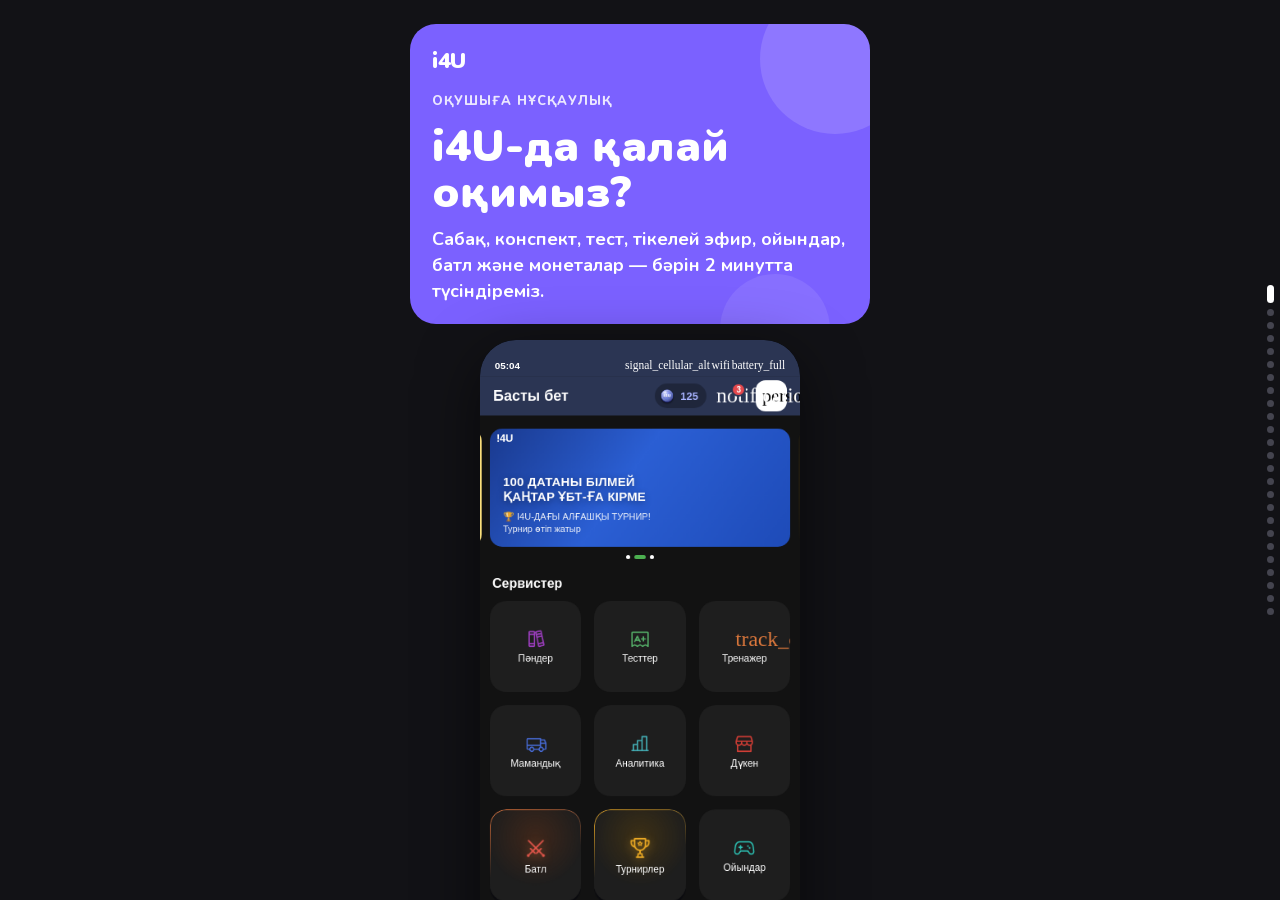
==== commit 042706a9: "Remove admin panel row entirely; network-first JS to bust SW cache" ====
--- a/index.html
+++ b/index.html
@@ -117,7 +117,7 @@
     <h1>i4U-да қалай оқимыз?</h1>
     <p class="lead">Сабақ, конспект, тест, тікелей эфир, ойындар, батл және монеталар — бәрін 2 минутта түсіндіреміз.</p>
   </div>
-  <iframe class="phone-mock" src="mock/?embed=1&open=home&v=p" title="Басты бет" referrerpolicy="no-referrer"></iframe>
+  <iframe class="phone-mock" src="mock/?embed=1&open=home&v=q" title="Басты бет" referrerpolicy="no-referrer"></iframe>
   <p class="hint">Төмен сырғыт ↓</p>
 </div></section>
 
@@ -135,7 +135,7 @@
     <h2>Прогресің әрқашан көз алдыңда</h2>
     <p class="lead">ҰБТ баллы, апта жоспары, бүгінгі сабақтар — бір жерде.</p>
   </div>
-  <iframe class="phone-mock" src="mock/?embed=1&open=progress&v=p" title="Прогресс және бүгінгі кесте" referrerpolicy="no-referrer"></iframe>
+  <iframe class="phone-mock" src="mock/?embed=1&open=progress&v=q" title="Прогресс және бүгінгі кесте" referrerpolicy="no-referrer"></iframe>
   <ul class="steps">
     <li><span class="num" style="background:var(--green)">📊</span><div><b>Менің прогресім</b><span>Сынақ ҰБТ нәтижесі, мақсат және апта жоспары.</span></div></li>
     <li><span class="num" style="background:var(--blue)">📅</span><div><b>Бүгінгі кесте</b><span>Қай сабақты көру керек — бірден ашылады.</span></div></li>
@@ -176,7 +176,7 @@
     <h2>Кесте — тек сенікі</h2>
     <p class="lead">Әр оқушының өз кестесі бар: қай күні қандай сабақ — бәрі дайын тұр.</p>
   </div>
-  <iframe class="phone-mock" src="mock/?embed=1&open=schedule&v=p" title="Жеке кесте" referrerpolicy="no-referrer"></iframe>
+  <iframe class="phone-mock" src="mock/?embed=1&open=schedule&v=q" title="Жеке кесте" referrerpolicy="no-referrer"></iframe>
   <ul class="steps">
     <li><span class="num" style="background:var(--green)">✓</span><div><b>Бүгін, Аптада, Кешіккен</b><span>Үстіңгі санағыштар бүгін не істеу керегін және қарызыңды көрсетеді.</span></div></li>
     <li><span class="num" style="background:var(--purple)">📅</span><div><b>Күн · Апта · Ай</b><span>Кестені күн, апта немесе ай бойынша қара.</span></div></li>
@@ -300,7 +300,7 @@
     <h2>Нағыз ҰБТ сияқты</h2>
     <p class="lead">5 пән · 140 балл · 4 сағат. Таймер де бар.</p>
   </div>
-  <iframe class="phone-mock" src="mock/?embed=1&open=ent&v=p" title="Сынақ ҰБТ" referrerpolicy="no-referrer"></iframe>
+  <iframe class="phone-mock" src="mock/?embed=1&open=ent&v=q" title="Сынақ ҰБТ" referrerpolicy="no-referrer"></iframe>
   <p class="txt">Профиль пәндеріңді бір рет таңда да, «Сынақ ҰБТ тапсыру» бас. Соңында әр пән бойынша нәтиже мен қателер талдауы шығады.</p>
 </div></section>
 
@@ -320,7 +320,7 @@
     <li>7 күн қатарынан оқу<em>+50</em></li>
     <li>Жетістік: қола / күміс / алтын<em>+20/50/150</em></li>
   </ul>
-  <iframe class="phone-mock" src="mock/?embed=1&open=shop&v=p" title="Монета / дүкен" referrerpolicy="no-referrer"></iframe>
+  <iframe class="phone-mock" src="mock/?embed=1&open=shop&v=q" title="Монета / дүкен" referrerpolicy="no-referrer"></iframe>
 </div></section>
 
 <section class="s"><div class="in">
@@ -329,7 +329,7 @@
     <h2>Монетаны қайда жұмсаймыз?</h2>
     <p class="lead">Рамка, атақ, тақырып, сыйлықтар — бәрі монетаға.</p>
   </div>
-  <iframe class="phone-mock" src="mock/?embed=1&open=shop&v=p" title="Дүкен" referrerpolicy="no-referrer"></iframe>
+  <iframe class="phone-mock" src="mock/?embed=1&open=shop&v=q" title="Дүкен" referrerpolicy="no-referrer"></iframe>
   <p class="txt">Ең үлкен жүлде — <span class="hl o">i4U худи</span>. Күн сайын жеңілдігі бар «күннің ұсынысы» шығады.</p>
 </div></section>
 
@@ -348,7 +348,7 @@
     <li><span class="num" style="background:var(--coral)">⏱</span><div><b>Әр сұраққа 20 секунд</b><span>Ұпай тең болса, жылдамырақ жауап берген жеңеді.</span></div></li>
     <li><span class="num" style="background:var(--coral)">🏆</span><div><b>Жеңіс: +15 рейтинг, +15 монета</b><span>Батлдан күніне 40 монетаға дейін жинауға болады.</span></div></li>
   </ul>
-  <iframe class="phone-mock" src="mock/?embed=1&open=battle&v=p" title="Батл" referrerpolicy="no-referrer"></iframe>
+  <iframe class="phone-mock" src="mock/?embed=1&open=battle&v=q" title="Батл" referrerpolicy="no-referrer"></iframe>
 </div></section>
 
 <section class="s"><div class="in">
@@ -362,7 +362,7 @@
     <li><span class="num" style="background:var(--purple)">3</span><div><b>1–3 тақырып және қарсылас</b><span>Онлайндағы досыңды немесе тобыңнан біреуді таңда.</span></div></li>
     <li><span class="num" style="background:var(--purple)">4</span><div><b>«Шақыру» бас</b><span>Онлайн ойнайсыңдар немесе кезекпен — әр кезекке 24 сағат.</span></div></li>
   </ol>
-  <iframe class="phone-mock" src="mock/?embed=1&open=battle&v=p" title="Батл шақыру" referrerpolicy="no-referrer"></iframe>
+  <iframe class="phone-mock" src="mock/?embed=1&open=battle&v=q" title="Батл шақыру" referrerpolicy="no-referrer"></iframe>
 </div></section>
 
 <section class="s"><div class="in">
@@ -398,7 +398,7 @@
     <h2>Аптаның чемпионы</h2>
     <p class="lead">Тобыңдағы ең белсенді оқушы аптаның чемпионы атанады.</p>
   </div>
-  <iframe class="phone-mock" src="mock/?embed=1&open=groups&v=p" title="Топ рейтингі" referrerpolicy="no-referrer"></iframe>
+  <iframe class="phone-mock" src="mock/?embed=1&open=groups&v=q" title="Топ рейтингі" referrerpolicy="no-referrer"></iframe>
   <p class="txt">Чемпионның аты топ бетінің ең жоғарғы жағында тұрады. Келесі апта сенің атың болсын!</p>
 </div></section>
 
@@ -408,7 +408,7 @@
     <h2>Түсінбедің бе? Сұра!</h2>
     <p class="lead">AI түсіндіреді, тест құрады, конспект пен карточка жасайды.</p>
   </div>
-  <iframe class="phone-mock" src="mock/?embed=1&open=ai&v=p" title="AI көмекші" referrerpolicy="no-referrer"></iframe>
+  <iframe class="phone-mock" src="mock/?embed=1&open=ai&v=q" title="AI көмекші" referrerpolicy="no-referrer"></iframe>
   <p class="txt mute">Ортадағы дөңгелек батырманы бас — AI көмекші ашылады.</p>
 </div></section>
 
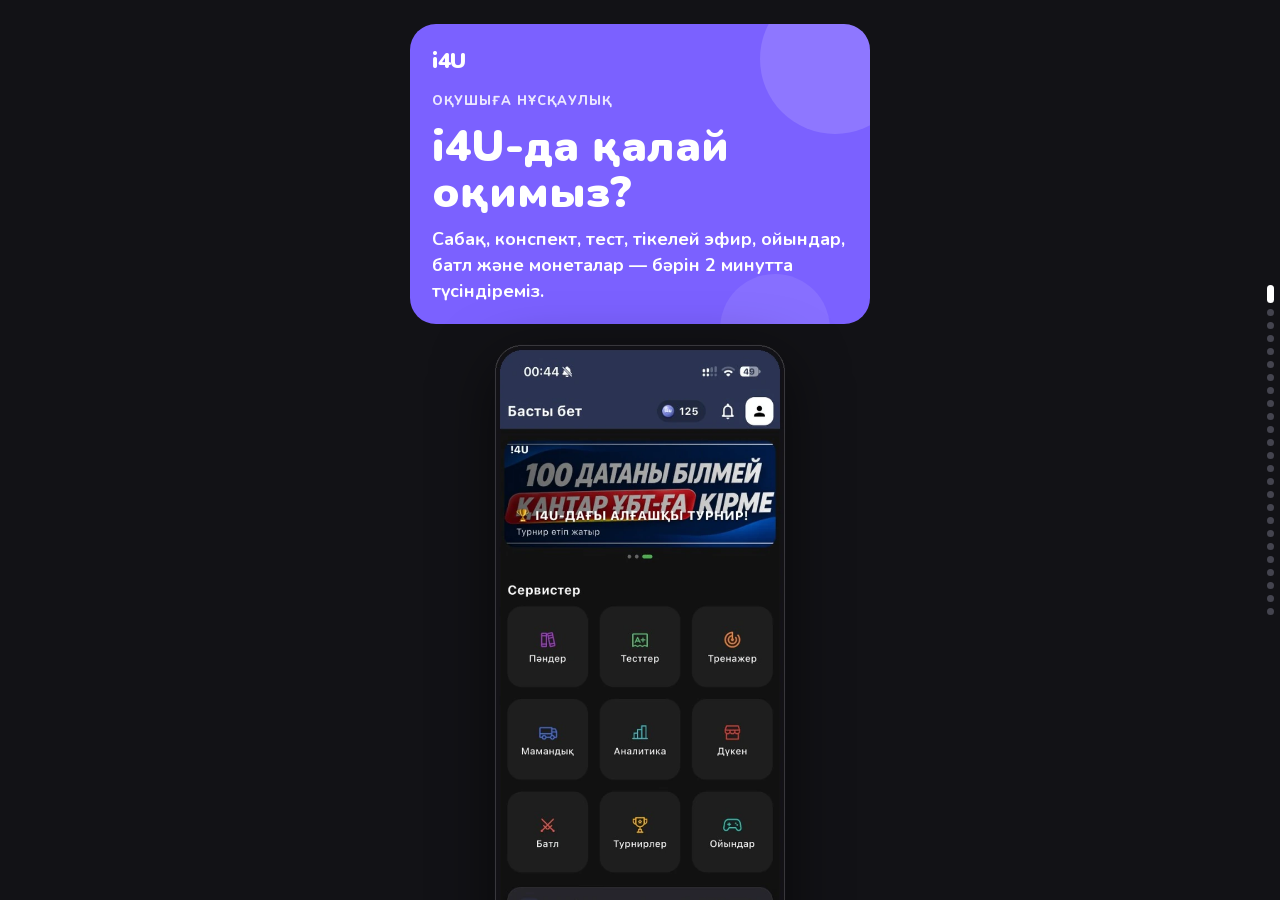
==== commit 8eea28d6: "Replace interactive mocks with static screenshots Guide stays on the same GitHub Pages URL; mock bun" ====
--- a/index.html
+++ b/index.html
@@ -59,8 +59,6 @@
 .hl{font-weight:900}
 .hl.p{background:none;color:var(--purple)}.hl.b{background:none;color:var(--blue)}.hl.g{background:none;color:var(--green)}.hl.o{background:none;color:var(--orange)}.hl.c{background:none;color:var(--coral)}.hl.k{background:none;color:var(--pink)}
 
-.phone-mock{display:block;margin:0 auto;width:min(78%,320px);max-width:100%;aspect-ratio:390/844;border:0;border-radius:36px;overflow:hidden;background:#000;filter:drop-shadow(0 18px 30px rgba(0,0,0,.55))}
-.tapwrap .phone-mock{width:100%}
 .phone{display:block;margin:0 auto;width:min(72%,300px);max-width:100%;height:auto;filter:drop-shadow(0 18px 30px rgba(0,0,0,.55))}
 .phones{display:flex;gap:12px;justify-content:center}
 .phones img{width:calc(50% - 6px);max-width:220px;height:auto;filter:drop-shadow(0 14px 24px rgba(0,0,0,.5))}
@@ -117,7 +115,7 @@
     <h1>i4U-да қалай оқимыз?</h1>
     <p class="lead">Сабақ, конспект, тест, тікелей эфир, ойындар, батл және монеталар — бәрін 2 минутта түсіндіреміз.</p>
   </div>
-  <iframe class="phone-mock" src="mock/?embed=1&open=home&v=q" title="Басты бет" referrerpolicy="no-referrer"></iframe>
+  <img class="phone" src="img/home.webp" alt="Басты бет: сервистер мен бүгінгі кесте">
   <p class="hint">Төмен сырғыт ↓</p>
 </div></section>
 
@@ -125,7 +123,7 @@
   <div class="tile b">
     <p class="eb">Қосымшада не бар</p>
     <h2>Бәрі бір экранда</h2>
-    <p class="lead">Басты бетте сервистер, прогресс және кесте — бәрі қол астында. Жоғарыдағы телефонды басып көр.</p>
+    <p class="lead">Басты бетте сервистер, прогресс және кесте — бәрі қол астында.</p>
   </div>
 </div></section>
 
@@ -135,7 +133,7 @@
     <h2>Прогресің әрқашан көз алдыңда</h2>
     <p class="lead">ҰБТ баллы, апта жоспары, бүгінгі сабақтар — бір жерде.</p>
   </div>
-  <iframe class="phone-mock" src="mock/?embed=1&open=progress&v=q" title="Прогресс және бүгінгі кесте" referrerpolicy="no-referrer"></iframe>
+  <img class="phone" src="img/home_progress.webp" alt="Прогресс және бүгінгі кесте">
   <ul class="steps">
     <li><span class="num" style="background:var(--green)">📊</span><div><b>Менің прогресім</b><span>Сынақ ҰБТ нәтижесі, мақсат және апта жоспары.</span></div></li>
     <li><span class="num" style="background:var(--blue)">📅</span><div><b>Бүгінгі кесте</b><span>Қай сабақты көру керек — бірден ашылады.</span></div></li>
@@ -176,7 +174,7 @@
     <h2>Кесте — тек сенікі</h2>
     <p class="lead">Әр оқушының өз кестесі бар: қай күні қандай сабақ — бәрі дайын тұр.</p>
   </div>
-  <iframe class="phone-mock" src="mock/?embed=1&open=schedule&v=q" title="Жеке кесте" referrerpolicy="no-referrer"></iframe>
+  <img class="phone" src="img/schedule_week.webp" alt="Жеке кесте: апталық көрініс">
   <ul class="steps">
     <li><span class="num" style="background:var(--green)">✓</span><div><b>Бүгін, Аптада, Кешіккен</b><span>Үстіңгі санағыштар бүгін не істеу керегін және қарызыңды көрсетеді.</span></div></li>
     <li><span class="num" style="background:var(--purple)">📅</span><div><b>Күн · Апта · Ай</b><span>Кестені күн, апта немесе ай бойынша қара.</span></div></li>
@@ -300,7 +298,7 @@
     <h2>Нағыз ҰБТ сияқты</h2>
     <p class="lead">5 пән · 140 балл · 4 сағат. Таймер де бар.</p>
   </div>
-  <iframe class="phone-mock" src="mock/?embed=1&open=ent&v=q" title="Сынақ ҰБТ" referrerpolicy="no-referrer"></iframe>
+  <img class="phone" src="img/ent.webp" alt="Сынақ ҰБТ">
   <p class="txt">Профиль пәндеріңді бір рет таңда да, «Сынақ ҰБТ тапсыру» бас. Соңында әр пән бойынша нәтиже мен қателер талдауы шығады.</p>
 </div></section>
 
@@ -320,7 +318,7 @@
     <li>7 күн қатарынан оқу<em>+50</em></li>
     <li>Жетістік: қола / күміс / алтын<em>+20/50/150</em></li>
   </ul>
-  <iframe class="phone-mock" src="mock/?embed=1&open=shop&v=q" title="Монета / дүкен" referrerpolicy="no-referrer"></iframe>
+  <img class="phone" src="img/coins.webp" alt="Монета балансы және тарих">
 </div></section>
 
 <section class="s"><div class="in">
@@ -329,7 +327,7 @@
     <h2>Монетаны қайда жұмсаймыз?</h2>
     <p class="lead">Рамка, атақ, тақырып, сыйлықтар — бәрі монетаға.</p>
   </div>
-  <iframe class="phone-mock" src="mock/?embed=1&open=shop&v=q" title="Дүкен" referrerpolicy="no-referrer"></iframe>
+  <img class="phone" src="img/shop.webp" alt="Дүкен: рамка, атақ, сыйлықтар">
   <p class="txt">Ең үлкен жүлде — <span class="hl o">i4U худи</span>. Күн сайын жеңілдігі бар «күннің ұсынысы» шығады.</p>
 </div></section>
 
@@ -348,7 +346,7 @@
     <li><span class="num" style="background:var(--coral)">⏱</span><div><b>Әр сұраққа 20 секунд</b><span>Ұпай тең болса, жылдамырақ жауап берген жеңеді.</span></div></li>
     <li><span class="num" style="background:var(--coral)">🏆</span><div><b>Жеңіс: +15 рейтинг, +15 монета</b><span>Батлдан күніне 40 монетаға дейін жинауға болады.</span></div></li>
   </ul>
-  <iframe class="phone-mock" src="mock/?embed=1&open=battle&v=q" title="Батл" referrerpolicy="no-referrer"></iframe>
+  <img class="phone" src="img/battle_info.webp" alt="Батл ережелері">
 </div></section>
 
 <section class="s"><div class="in">
@@ -362,7 +360,7 @@
     <li><span class="num" style="background:var(--purple)">3</span><div><b>1–3 тақырып және қарсылас</b><span>Онлайндағы досыңды немесе тобыңнан біреуді таңда.</span></div></li>
     <li><span class="num" style="background:var(--purple)">4</span><div><b>«Шақыру» бас</b><span>Онлайн ойнайсыңдар немесе кезекпен — әр кезекке 24 сағат.</span></div></li>
   </ol>
-  <iframe class="phone-mock" src="mock/?embed=1&open=battle&v=q" title="Батл шақыру" referrerpolicy="no-referrer"></iframe>
+  <img class="phone" src="img/battle_invite.webp" alt="Батлға шақыру">
 </div></section>
 
 <section class="s"><div class="in">
@@ -398,7 +396,7 @@
     <h2>Аптаның чемпионы</h2>
     <p class="lead">Тобыңдағы ең белсенді оқушы аптаның чемпионы атанады.</p>
   </div>
-  <iframe class="phone-mock" src="mock/?embed=1&open=groups&v=q" title="Топ рейтингі" referrerpolicy="no-referrer"></iframe>
+  <img class="phone" src="img/group.webp" alt="Топ рейтингі және апта чемпионы">
   <p class="txt">Чемпионның аты топ бетінің ең жоғарғы жағында тұрады. Келесі апта сенің атың болсын!</p>
 </div></section>
 
@@ -408,7 +406,7 @@
     <h2>Түсінбедің бе? Сұра!</h2>
     <p class="lead">AI түсіндіреді, тест құрады, конспект пен карточка жасайды.</p>
   </div>
-  <iframe class="phone-mock" src="mock/?embed=1&open=ai&v=q" title="AI көмекші" referrerpolicy="no-referrer"></iframe>
+  <img class="phone" src="img/ai0.webp" alt="AI көмекші">
   <p class="txt mute">Ортадағы дөңгелек батырманы бас — AI көмекші ашылады.</p>
 </div></section>
 
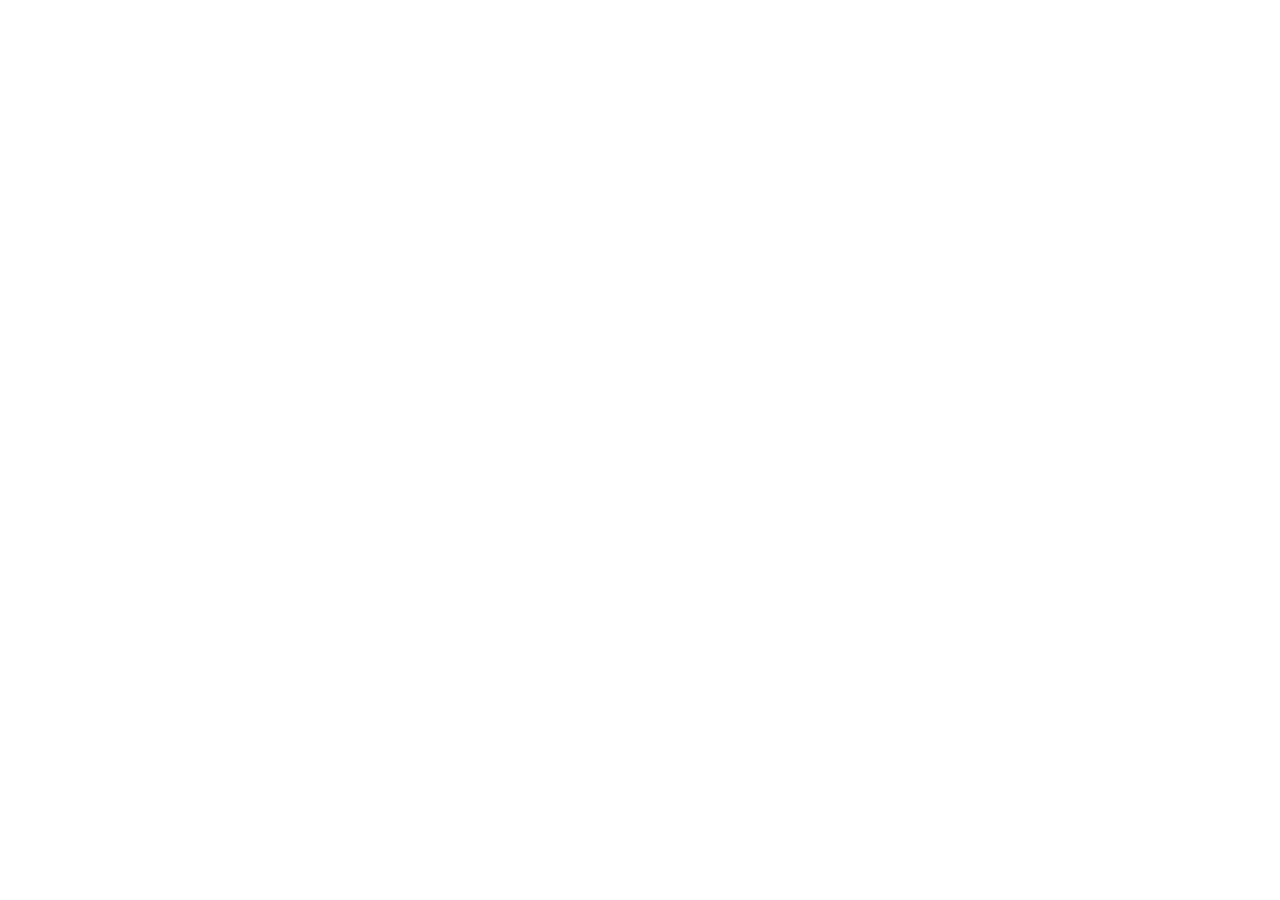
==== commit 5e818cf5: "Redirect GitHub Pages to https://i4u.kz/guide/" ====
--- a/index.html
+++ b/index.html
@@ -1,473 +1,6 @@
 <!doctype html>
-<html lang="kk">
-<head>
 <meta charset="utf-8">
-<meta name="viewport" content="width=device-width, initial-scale=1, viewport-fit=cover">
-<meta name="description" content="Оқушыларға арналған i4U нұсқаулығы: сабақ, конспект, тест, тікелей эфир, ойындар, батл және монеталар.">
-<meta property="og:type" content="website">
-<meta property="og:site_name" content="i4U">
-<meta property="og:locale" content="kk_KZ">
-<meta property="og:title" content="i4U-да қалай оқимыз?">
-<meta property="og:description" content="Сабақ · конспект · тест · эфир · ойындар · батл · монеталар — 2 минутта.">
-<meta property="og:image" content="https://zhorabekovkubaa-cyber.github.io/i4u-guide/og.jpg">
-<meta property="og:image:type" content="image/jpeg">
-<meta property="og:image:width" content="1200">
-<meta property="og:image:height" content="630">
-<meta property="og:image:alt" content="i4U-да қалай оқимыз? — оқушы нұсқаулығы">
-<meta property="og:url" content="https://zhorabekovkubaa-cyber.github.io/i4u-guide/">
-<meta name="twitter:card" content="summary_large_image">
-<meta name="twitter:title" content="i4U-да қалай оқимыз?">
-<meta name="twitter:description" content="Сабақ · конспект · тест · эфир · ойындар · батл · монеталар — 2 минутта.">
-<meta name="twitter:image" content="https://zhorabekovkubaa-cyber.github.io/i4u-guide/og.jpg">
-<meta name="theme-color" content="#121216">
-<meta name="apple-mobile-web-app-capable" content="yes">
-<meta name="apple-mobile-web-app-status-bar-style" content="black-translucent">
-<link rel="manifest" href="manifest.webmanifest">
-<link rel="icon" href="i4u-mark.png">
-<link rel="apple-touch-icon" href="i4u-mark.png">
-<title>i4U-да қалай оқимыз</title>
-<link rel="stylesheet" href="fonts/nunito.css">
-<style>
-*{box-sizing:border-box}html,body{margin:0}img{max-width:100%}
-
-/* Layout: vertical story — one full-screen card per idea, snap-scrolled; each card wears one colour from the i4U web home tiles. */
-:root{
-  --bg:#121216; --card:#1c1c22; --line:#2b2b33; --fg:#f5f5fa; --mute:#a7a7b8;
-  --purple:#7b61ff; --blue:#1ea7e9; --green:#20c08a; --orange:#ffb224; --coral:#ff6b4a; --pink:#ff5fa2;
-  --display:"Nunito",ui-rounded,"Segoe UI",system-ui,sans-serif;
-  color-scheme:dark;
-}
-html,body{height:100%;background:var(--bg);color:var(--fg)}
-body{font-family:var(--display);font-weight:600;font-size:17px;line-height:1.45;-webkit-font-smoothing:antialiased}
-.deck{height:100%;overflow-y:auto;overscroll-behavior:contain}
-.s{display:flex;justify-content:center;
-   padding-left:max(16px,env(safe-area-inset-left,0px));padding-right:max(16px,env(safe-area-inset-right,0px));padding-block:24px 28px;box-sizing:border-box}
-.in{width:100%;max-width:460px;display:flex;flex-direction:column;gap:16px}
-.tile{border-radius:26px;padding:22px 22px 20px;color:#fff;position:relative;overflow:hidden}
-.tile::after{content:"";position:absolute;right:-40px;top:-40px;width:150px;height:150px;border-radius:50%;background:rgba(255,255,255,.14)}
-.tile::before{content:"";position:absolute;right:40px;bottom:-60px;width:110px;height:110px;border-radius:50%;background:rgba(255,255,255,.09)}
-.p{background:var(--purple)}.b{background:var(--blue)}.g{background:var(--green)}.o{background:var(--orange);color:#2a1a00}.c{background:var(--coral)}.k{background:var(--pink)}
-.o .step,.o .eb{color:#2a1a00}
-.eb{font-size:13px;font-weight:800;letter-spacing:.08em;text-transform:uppercase;opacity:.85;position:relative;z-index:1}
-h1,h2{font-weight:900;line-height:1.05;margin:6px 0 0;position:relative;z-index:1;text-wrap:balance}
-h1{font-size:44px}
-h2{font-size:34px}
-.lead{font-size:18px;margin:10px 0 0;position:relative;z-index:1;font-weight:700}
-.txt{color:var(--fg);font-size:17px;margin:0}
-.txt b{color:#fff}
-.mute{color:var(--mute)}
-.hl{font-weight:900}
-.hl.p{background:none;color:var(--purple)}.hl.b{background:none;color:var(--blue)}.hl.g{background:none;color:var(--green)}.hl.o{background:none;color:var(--orange)}.hl.c{background:none;color:var(--coral)}.hl.k{background:none;color:var(--pink)}
-
-.phone{display:block;margin:0 auto;width:min(72%,300px);max-width:100%;height:auto;filter:drop-shadow(0 18px 30px rgba(0,0,0,.55))}
-.phones{display:flex;gap:12px;justify-content:center}
-.phones img{width:calc(50% - 6px);max-width:220px;height:auto;filter:drop-shadow(0 14px 24px rgba(0,0,0,.5))}
-.swipe{display:flex;gap:12px;overflow-x:auto;scroll-snap-type:x mandatory;padding-bottom:6px;margin-inline:0;padding-inline:0;-webkit-overflow-scrolling:touch}
-.swipe figure{flex:0 0 62%;max-width:240px;margin:0;scroll-snap-align:center;display:flex;flex-direction:column;gap:8px;align-items:center}
-.swipe img{width:100%;height:auto;filter:drop-shadow(0 14px 24px rgba(0,0,0,.5))}
-.swipe figcaption{font-weight:800;font-size:15px}
-.web{width:100%;border-radius:14px;border:2px solid var(--line);display:block;height:auto}
-.steps{display:flex;flex-direction:column;gap:10px;margin:0;padding:0;list-style:none}
-.steps li{display:flex;gap:12px;align-items:flex-start;background:var(--card);border:1px solid var(--line);border-radius:18px;padding:12px 14px}
-.num{flex:none;width:34px;height:34px;border-radius:12px;display:grid;place-items:center;font-weight:900;color:#fff;font-size:18px}
-.steps b{display:block;font-size:17px;color:#fff;font-weight:800}
-.steps span{color:var(--mute);font-size:15px}
-.big3{display:grid;grid-template-columns:repeat(3,1fr);gap:10px}
-.big3 div{border-radius:20px;padding:14px 10px;text-align:center;color:#fff}
-.big3 i{font-style:normal;font-size:30px;display:block}
-.big3 b{display:block;font-weight:900;font-size:17px;margin-top:4px}
-.big3 span{font-size:13px;opacity:.9;display:block;line-height:1.25;margin-top:2px}
-.big3 b{line-height:1.2}
-.coins{display:flex;flex-direction:column;gap:8px;margin:0;padding:0;list-style:none}
-.coins li{display:flex;justify-content:space-between;gap:12px;align-items:center;background:var(--card);border:1px solid var(--line);border-radius:16px;padding:11px 14px;font-size:15px}
-.coins em{font-style:normal;font-weight:900;color:var(--orange);white-space:nowrap;font-size:16px}
-.chips{display:flex;flex-wrap:wrap;gap:8px}
-.chip{border-radius:999px;padding:6px 14px;font-weight:800;font-size:14px;background:var(--card);border:1px solid var(--line)}
-.note{border-radius:18px;padding:14px 16px;background:var(--card);border:2px dashed var(--orange);font-size:16px}
-.note b{color:var(--orange)}
-.tapwrap{position:relative;width:min(72%,300px);margin:0 auto}
-.tapwrap .phone{width:100%}
-.tap{position:absolute;left:10.8%;top:86%;width:18%;aspect-ratio:1;transform:translate(-50%,-50%);border-radius:50%;border:4px solid var(--orange);box-shadow:0 0 0 6px rgba(255,178,36,.25)}
-.tap-label{position:absolute;left:24%;top:82.5%;background:var(--orange);color:#2a1a00;font-weight:900;font-size:13px;padding:5px 10px;border-radius:10px;white-space:nowrap}
-@media (prefers-reduced-motion:no-preference){
-  .tap{animation:pulse 1.4s ease-in-out infinite}
-  @keyframes pulse{0%,100%{transform:translate(-50%,-50%) scale(1)}50%{transform:translate(-50%,-50%) scale(1.18)}}
-  .hint{animation:bob 1.8s ease-in-out infinite}
-  @keyframes bob{0%,100%{transform:translateY(0)}50%{transform:translateY(6px)}}
-}
-.hint{text-align:center;color:var(--mute);font-weight:800;font-size:15px}
-.logo{font-weight:900;font-size:22px;letter-spacing:-.02em;position:relative;z-index:1}
-.dots{position:fixed;right:max(6px,env(safe-area-inset-right,0px));top:50%;transform:translateY(-50%);display:flex;flex-direction:column;gap:6px;z-index:5}
-.dots a{width:7px;height:7px;border-radius:50%;background:#44444f;display:block}
-.dots a.on{background:#fff;height:18px;border-radius:4px}
-.end h1{font-size:40px}
-</style>
-</head>
-<body>
-
-
-<div class="deck" id="deck">
-
-<section class="s" id="start"><div class="in">
-  <div class="tile p">
-    <div class="logo">i4U</div>
-    <p class="eb" style="margin-top:14px">Оқушыға нұсқаулық</p>
-    <h1>i4U-да қалай оқимыз?</h1>
-    <p class="lead">Сабақ, конспект, тест, тікелей эфир, ойындар, батл және монеталар — бәрін 2 минутта түсіндіреміз.</p>
-  </div>
-  <img class="phone" src="img/home.webp" alt="Басты бет: сервистер мен бүгінгі кесте">
-  <p class="hint">Төмен сырғыт ↓</p>
-</div></section>
-
-<section class="s"><div class="in">
-  <div class="tile b">
-    <p class="eb">Қосымшада не бар</p>
-    <h2>Бәрі бір экранда</h2>
-    <p class="lead">Басты бетте сервистер, прогресс және кесте — бәрі қол астында.</p>
-  </div>
-</div></section>
-
-<section class="s"><div class="in">
-  <div class="tile g">
-    <p class="eb">Басты бет</p>
-    <h2>Прогресің әрқашан көз алдыңда</h2>
-    <p class="lead">ҰБТ баллы, апта жоспары, бүгінгі сабақтар — бір жерде.</p>
-  </div>
-  <img class="phone" src="img/home_progress.webp" alt="Прогресс және бүгінгі кесте">
-  <ul class="steps">
-    <li><span class="num" style="background:var(--green)">📊</span><div><b>Менің прогресім</b><span>Сынақ ҰБТ нәтижесі, мақсат және апта жоспары.</span></div></li>
-    <li><span class="num" style="background:var(--blue)">📅</span><div><b>Бүгінгі кесте</b><span>Қай сабақты көру керек — бірден ашылады.</span></div></li>
-    <li><span class="num" style="background:var(--orange);color:#2a1a00">⚔</span><div><b>Батл · Турнир · Ойын</b><span>Үстіңгі үш батырма — бір таппен жарысқа.</span></div></li>
-  </ul>
-</div></section>
-
-<section class="s"><div class="in">
-  <div class="tile b">
-    <p class="eb">Қайда оқимыз</p>
-    <h2>Телефонда да, компьютерде де</h2>
-    <p class="lead">Аккаунт біреу — прогресс, монета, рейтинг екеуінде бірдей.</p>
-  </div>
-  <ul class="steps">
-    <li><span class="num" style="background:var(--blue)">📱</span><div><b>i4U қосымшасы</b><span>Android және iPhone. Сабақты жолда да көресің.</span></div></li>
-    <li><span class="num" style="background:var(--purple)">💻</span><div><b>i4u.kz сайты</b><span>Компьютерде үлкен экранмен оқу ыңғайлы.</span></div></li>
-  </ul>
-  <img class="web" src="img/w_home.webp" alt="i4u.kz сайтының басты беті">
-</div></section>
-
-<section class="s"><div class="in">
-  <div class="tile g">
-    <p class="eb">Сабақ қалай өтеді</p>
-    <h2>Әр сабақ — 3 қадам</h2>
-    <p class="lead">Ретімен жасасаң, монета да, білім де жиналады.</p>
-  </div>
-  <div class="big3">
-    <div style="background:var(--blue)"><i>▶</i><b>Видео</b><span>соңына дейін көр</span></div>
-    <div style="background:var(--orange);color:#2a1a00"><i>✎</i><b>Конспект</b><span>дәптерге жаз да, тірке</span></div>
-    <div style="background:var(--purple)"><i>✓</i><b>Тест</b><span>тапсырып, балл жина</span></div>
-  </div>
-  <p class="txt mute">Аптаның соңында — <b>апталық сынақ</b>. Ол өткен тақырыптарды бекітеді.</p>
-</div></section>
-
-<section class="s"><div class="in">
-  <div class="tile b">
-    <p class="eb">Жеке кесте</p>
-    <h2>Кесте — тек сенікі</h2>
-    <p class="lead">Әр оқушының өз кестесі бар: қай күні қандай сабақ — бәрі дайын тұр.</p>
-  </div>
-  <img class="phone" src="img/schedule_week.webp" alt="Жеке кесте: апталық көрініс">
-  <ul class="steps">
-    <li><span class="num" style="background:var(--green)">✓</span><div><b>Бүгін, Аптада, Кешіккен</b><span>Үстіңгі санағыштар бүгін не істеу керегін және қарызыңды көрсетеді.</span></div></li>
-    <li><span class="num" style="background:var(--purple)">📅</span><div><b>Күн · Апта · Ай</b><span>Кестені күн, апта немесе ай бойынша қара.</span></div></li>
-    <li><span class="num" style="background:var(--orange);color:#2a1a00">+3</span><div><b>Өз күнінде өт</b><span>Сабақты кестедегі күні өтсең — қосымша +3 монета.</span></div></li>
-  </ul>
-  <img class="web" src="img/w_schedule.webp" alt="Сайттағы жеке кесте: апталық көрініс және эфир хабарландыруы">
-</div></section>
-
-<section class="s"><div class="in">
-  <div class="tile b">
-    <p class="eb">1-қадам · Видеосабақ</p>
-    <h2>Видеоны соңына дейін көр</h2>
-    <p class="lead">Видео біткенде «Тестілеуді бастау» батырмасы ашылады.</p>
-  </div>
-  <img class="phone" src="img/video_done.webp" alt="Видеосабақ соңына дейін көрілді, тест батырмасы ашық">
-  <div class="note">Видеоны 80%-ға дейін көрсең — <b>+5 монета</b>. Кесте бойынша өз күнінде көрсең — тағы <b>+3</b>.</div>
-</div></section>
-
-<section class="s"><div class="in">
-  <div class="tile c">
-    <p class="eb">Маңызды</p>
-    <h2>Сабақтар ретімен ашылады</h2>
-    <p class="lead">Алдыңғы сабақты бітірмейінше, келесісі құлыпта тұрады.</p>
-  </div>
-  <img class="phone" src="img/course_locked.webp" alt="Курс беті: құлыптаулы сабақтар және ескерту">
-  <p class="txt">🔒 белгісін көрсең — алдымен жоғарыдағы сабақты аяқта. Сонда келесісі өзі ашылады.</p>
-</div></section>
-
-<section class="s"><div class="in">
-  <div class="tile o">
-    <p class="eb">2-қадам · Конспект</p>
-    <h2>Конспектіні қалай тіркейміз?</h2>
-  </div>
-  <div class="tapwrap">
-    <img class="phone" src="img/video_done.webp" alt="Видео астындағы «+» батырмасы">
-    <span class="tap" aria-hidden="true"></span>
-    <span class="tap-label">Осы «+» батырмасын бас</span>
-  </div>
-  <ol class="steps">
-    <li><span class="num" style="background:var(--orange);color:#2a1a00">1</span><div><b>Дәптерге конспект жаз</b><span>Видеоны көріп отырып, негізгі ережелер мен мысалдарды жаз.</span></div></li>
-    <li><span class="num" style="background:var(--orange);color:#2a1a00">2</span><div><b>«+» батырмасын бас</b><span>Ол видеоның астында, «Конспектті тіркеңіз» жазуының жанында.</span></div></li>
-    <li><span class="num" style="background:var(--orange);color:#2a1a00">3</span><div><b>Галерея немесе Файл</b><span>Дәптердің суретін немесе PDF файлды таңда.</span></div></li>
-    <li><span class="num" style="background:var(--orange);color:#2a1a00">4</span><div><b>Куратор тексереді</b><span>Қабылдаса — +3 монета.</span></div></li>
-  </ol>
-  <img class="phone" src="img/note_sheet.webp" alt="Конспект тіркеу терезесі: Галерея немесе Файл">
-</div></section>
-
-<section class="s"><div class="in">
-  <div class="tile p">
-    <p class="eb">3-қадам · Тест</p>
-    <h2>Тестте сұрақ түрлері көп</h2>
-    <p class="lead">Барлық сұраққа жауап бергенде ғана «Аяқтау» басылады.</p>
-  </div>
-  <div class="swipe" aria-label="Сұрақ түрлері">
-    <figure><img src="img/test.webp" alt="Бір жауапты сұрақ"><figcaption>Бір жауап</figcaption></figure>
-    <figure><img src="img/test_multi.webp" alt="Бірнеше жауапты сұрақ"><figcaption>Бірнеше жауап</figcaption></figure>
-    <figure><img src="img/test_match.webp" alt="Сәйкестендіру сұрағы"><figcaption>Сәйкестендіру</figcaption></figure>
-  </div>
-  <p class="hint">Оңға сырғыт →</p>
-</div></section>
-
-<section class="s"><div class="in">
-  <div class="tile g">
-    <p class="eb">Тест біткен соң</p>
-    <h2>Нәтиже және талдау</h2>
-    <p class="lead">Балыңды бірден көресің. «Талдау» әр сұрақтың шешімін ашады.</p>
-  </div>
-  <div class="phones">
-    <img src="img/result.webp" alt="Тест нәтижесі: 11 / 22">
-    <img src="img/analysis.webp" alt="Талдау: дұрыс жауап және шешімі">
-  </div>
-  <div class="note">Тест үшін <b>+5-тен +13-ке дейін монета</b>: балың жоғары болса, монета да көп.</div>
-</div></section>
-
-<section class="s"><div class="in">
-  <div class="tile k">
-    <p class="eb">Тренажер</p>
-    <h2>Әлсіз тақырыпты күшейт</h2>
-    <p class="lead">Тренажер саған дәл керек сұрақтарды береді.</p>
-  </div>
-  <img class="phone" src="img/trainer_q.webp" alt="Тренажер: «Дұрыс» және шешімі">
-  <p class="txt">Жауап берген сәтте «Дұрыс» немесе «Қате» дейді және шешімін көрсетеді. Тақырыпты меңгергенше жаттық — <b>күніне 15 минут жеткілікті</b>.</p>
-</div></section>
-
-<section class="s"><div class="in">
-  <div class="tile c">
-    <p class="eb">Тікелей эфир</p>
-    <h2>Мұғаліммен жанды сабақ</h2>
-    <p class="lead">Эфир басталғанда телефонға хабарлама келеді.</p>
-  </div>
-  <div class="phones">
-    <img src="img/push.webp" alt="Хабарлама: «Эфир басталды — қосыл»">
-    <img src="img/efir_card.webp" alt="Эфир беті: «Эфирге кіру» батырмасы">
-  </div>
-  <ol class="steps">
-    <li><span class="num" style="background:var(--coral)">1</span><div><b>Хабарламаны бас</b><span>Немесе басты беттегі «Бүгінгі кесте» ішінен эфирді таңда.</span></div></li>
-    <li><span class="num" style="background:var(--coral)">2</span><div><b>«Эфирге кіру»</b><span>Мұғалім, слайдтар және чат бір экранда ашылады.</span></div></li>
-    <li><span class="num" style="background:var(--coral)">3</span><div><b>Қатысу өзі белгіленеді</b><span>Эфирге кірсең — жүйе сенің қатысқаныңды өзі жазады.</span></div></li>
-  </ol>
-</div></section>
-
-<section class="s"><div class="in">
-  <div class="tile o">
-    <p class="eb">Эфирде жауап бер</p>
-    <h2>Слайдты басып жауап бер!</h2>
-    <p class="lead">Эфирдегі слайдтар жанды: сұраққа жауапты слайдтың өзінде басасың.</p>
-  </div>
-  <img class="phone" src="img/efir_live.webp" alt="Қосымшадағы эфир: сұрағы бар слайд және чат">
-  <img class="web" src="img/efir_answer.webp" alt="Слайдтағы сұрақ: таңдалған жауап жасылмен белгіленді">
-  <ul class="steps">
-    <li><span class="num" style="background:var(--orange);color:#2a1a00">👆</span><div><b>Нұсқаны бас</b><span>Таңдау, «Дұрыс / Бұрыс», сан жазу — бәрі слайдта.</span></div></li>
-    <li><span class="num" style="background:var(--green)">✓</span><div><b>Дұрысы жасылмен жанады</b><span>Мұғалім «Жауапты көрсету» басқанда өз жауабыңды тексересің.</span></div></li>
-    <li><span class="num" style="background:var(--purple)">✋</span><div><b>Қол көтер, чатқа жаз</b><span>Сұрағың болса — қол көтеру батырмасы немесе чат.</span></div></li>
-  </ul>
-  <img class="web" src="img/w_efir.webp" alt="Сайттағы эфир: слайдтағы жауаптар және чат">
-</div></section>
-
-<section class="s"><div class="in">
-  <div class="tile b">
-    <p class="eb">Сынақ ҰБТ</p>
-    <h2>Нағыз ҰБТ сияқты</h2>
-    <p class="lead">5 пән · 140 балл · 4 сағат. Таймер де бар.</p>
-  </div>
-  <img class="phone" src="img/ent.webp" alt="Сынақ ҰБТ">
-  <p class="txt">Профиль пәндеріңді бір рет таңда да, «Сынақ ҰБТ тапсыру» бас. Соңында әр пән бойынша нәтиже мен қателер талдауы шығады.</p>
-</div></section>
-
-<section class="s"><div class="in">
-  <div class="tile o">
-    <p class="eb">Монеталар</p>
-    <h2>Монета қалай жиналады?</h2>
-  </div>
-  <ul class="coins">
-    <li>Видеосабақты 80%-ға дейін көру<em>+5–8</em></li>
-    <li>Конспект тапсыру (қабылданса)<em>+3</em></li>
-    <li>Сабақ тесті<em>+5–13</em></li>
-    <li>Апталық сынақ<em>+5–13</em></li>
-    <li>Батлда жеңу<em>+15</em></li>
-    <li>Топтар шайқасы: әр жұлдыз<em>+10</em></li>
-    <li>Турнирде келесі кезеңге өту / чемпион<em>+20 / 200</em></li>
-    <li>7 күн қатарынан оқу<em>+50</em></li>
-    <li>Жетістік: қола / күміс / алтын<em>+20/50/150</em></li>
-  </ul>
-  <img class="phone" src="img/coins.webp" alt="Монета балансы және тарих">
-</div></section>
-
-<section class="s"><div class="in">
-  <div class="tile k">
-    <p class="eb">Дүкен</p>
-    <h2>Монетаны қайда жұмсаймыз?</h2>
-    <p class="lead">Рамка, атақ, тақырып, сыйлықтар — бәрі монетаға.</p>
-  </div>
-  <img class="phone" src="img/shop.webp" alt="Дүкен: рамка, атақ, сыйлықтар">
-  <p class="txt">Ең үлкен жүлде — <span class="hl o">i4U худи</span>. Күн сайын жеңілдігі бар «күннің ұсынысы» шығады.</p>
-</div></section>
-
-<section class="s"><div class="in">
-  <div class="tile c">
-    <p class="eb">Батл</p>
-    <h2>Батл — досыңмен жарыс</h2>
-    <p class="lead">Кім тезірек және дұрыс жауап береді?</p>
-  </div>
-  <div class="big3">
-    <div style="background:var(--green)"><b>1-раунд</b><span>Жеңіл · 1 ұпай</span></div>
-    <div style="background:var(--orange);color:#2a1a00"><b>2-раунд</b><span>Орта · 2 ұпай</span></div>
-    <div style="background:var(--coral)"><b>3-раунд</b><span>HARD · 3 ұпай</span></div>
-  </div>
-  <ul class="steps">
-    <li><span class="num" style="background:var(--coral)">⏱</span><div><b>Әр сұраққа 20 секунд</b><span>Ұпай тең болса, жылдамырақ жауап берген жеңеді.</span></div></li>
-    <li><span class="num" style="background:var(--coral)">🏆</span><div><b>Жеңіс: +15 рейтинг, +15 монета</b><span>Батлдан күніне 40 монетаға дейін жинауға болады.</span></div></li>
-  </ul>
-  <img class="phone" src="img/battle_info.webp" alt="Батл ережелері">
-</div></section>
-
-<section class="s"><div class="in">
-  <div class="tile p">
-    <p class="eb">Батлды бастау</p>
-    <h2>Досыңды шақыр</h2>
-  </div>
-  <ol class="steps">
-    <li><span class="num" style="background:var(--purple)">1</span><div><b>Батл → «Досыңды батлға шақыр»</b><span>Басты беттегі «Батл» батырмасынан.</span></div></li>
-    <li><span class="num" style="background:var(--purple)">2</span><div><b>Түрін таңда</b><span>ҰБТ — өз курстарың бойынша, Эрудит — жалпы білім.</span></div></li>
-    <li><span class="num" style="background:var(--purple)">3</span><div><b>1–3 тақырып және қарсылас</b><span>Онлайндағы досыңды немесе тобыңнан біреуді таңда.</span></div></li>
-    <li><span class="num" style="background:var(--purple)">4</span><div><b>«Шақыру» бас</b><span>Онлайн ойнайсыңдар немесе кезекпен — әр кезекке 24 сағат.</span></div></li>
-  </ol>
-  <img class="phone" src="img/battle_invite.webp" alt="Батлға шақыру">
-</div></section>
-
-<section class="s"><div class="in">
-  <div class="tile o">
-    <p class="eb">Турнирлер · Топтар шайқасы</p>
-    <h2>Чемпион бол!</h2>
-    <p class="lead">Турнирде кезең сайын жоғары көтеріл.</p>
-  </div>
-  <img class="phone" src="img/tourn.webp" alt="Турнирлер тізімі">
-  <ul class="coins">
-    <li>Турнирде келесі кезеңге өту<em>+20</em></li>
-    <li>Турнир чемпионы<em>+200</em></li>
-    <li>Топтар шайқасы: тобыңа әкелген әр жұлдыз<em>+10</em></li>
-  </ul>
-</div></section>
-
-<section class="s"><div class="in">
-  <div class="tile g">
-    <p class="eb">Ойындар</p>
-    <h2>Ойнап ойлан</h2>
-    <p class="lead">Логика мен сөздік қорды дамытатын ойындар.</p>
-  </div>
-  <img class="phone" src="img/games.webp" alt="Ойындар: Бұқа мен сиыр, Мафия, Дар ағашы">
-  <ul class="steps">
-    <li><span class="num" style="background:var(--orange);color:#2a1a00">🐂</span><div><b>Бұқа мен сиыр</b><span>Бот жасырған санды тап. Бұқа — цифр да, орны да дұрыс. Сиыр — цифр бар, орны басқа.</span></div></li>
-    <li><span class="num" style="background:var(--blue)">🌳</span><div><b>Дар ағашы</b><span>Досыңа сөз жібер, ол оны әріптеп табады.</span></div></li>
-  </ul>
-</div></section>
-
-<section class="s"><div class="in">
-  <div class="tile p">
-    <p class="eb">Топ рейтингі</p>
-    <h2>Аптаның чемпионы</h2>
-    <p class="lead">Тобыңдағы ең белсенді оқушы аптаның чемпионы атанады.</p>
-  </div>
-  <img class="phone" src="img/group.webp" alt="Топ рейтингі және апта чемпионы">
-  <p class="txt">Чемпионның аты топ бетінің ең жоғарғы жағында тұрады. Келесі апта сенің атың болсын!</p>
-</div></section>
-
-<section class="s"><div class="in">
-  <div class="tile b">
-    <p class="eb">AI көмекші</p>
-    <h2>Түсінбедің бе? Сұра!</h2>
-    <p class="lead">AI түсіндіреді, тест құрады, конспект пен карточка жасайды.</p>
-  </div>
-  <img class="phone" src="img/ai0.webp" alt="AI көмекші">
-  <p class="txt mute">Ортадағы дөңгелек батырманы бас — AI көмекші ашылады.</p>
-</div></section>
-
-<section class="s"><div class="in">
-  <div class="tile k">
-    <p class="eb">i4u.kz сайты</p>
-    <h2>Сайтта да бәрі бар</h2>
-    <p class="lead">Сабақ, ойындар, батл — компьютерде де.</p>
-  </div>
-  <img class="web" src="img/w_lesson.webp" alt="Сайттағы видеосабақ және курс мазмұны">
-  <img class="web" src="img/w_games.webp" alt="Сайттағы ойындар">
-  <img class="web" src="img/w_wars.webp" alt="Сайттағы батл беті">
-</div></section>
-
-<section class="s end"><div class="in">
-  <div class="tile g">
-    <div class="logo">i4U</div>
-    <p class="eb" style="margin-top:14px">Ең бастысы</p>
-    <h1>Күн сайын аздап оқы</h1>
-    <p class="lead">7 күн қатарынан сабақ көрсең немесе тест тапсырсаң — +50 монета!</p>
-  </div>
-  <ul class="steps">
-    <li><span class="num" style="background:var(--blue)">▶</span><div><b>Видео</b><span>соңына дейін көр</span></div></li>
-    <li><span class="num" style="background:var(--orange);color:#2a1a00">✎</span><div><b>Конспект</b><span>«+» арқылы тірке</span></div></li>
-    <li><span class="num" style="background:var(--purple)">✓</span><div><b>Тест</b><span>тапсыр да, талдауды оқы</span></div></li>
-    <li><span class="num" style="background:var(--coral)">⚔</span><div><b>Батл және ойындар</b><span>монета жина, дүкеннен сыйлық ал</span></div></li>
-  </ul>
-  <p class="hint">Сәттілік! Жоғарыға оралу ↑</p>
-</div></section>
-
-</div>
-<nav class="dots" id="dots" aria-label="Беттер"></nav>
-
-<script>
-(function(){
-  var deck=document.getElementById('deck'),dots=document.getElementById('dots');
-  var ss=[].slice.call(document.querySelectorAll('.s'));
-  ss.forEach(function(s,i){var a=document.createElement('a');a.href='#';a.setAttribute('aria-label',(i+1)+'-бет');
-    a.addEventListener('click',function(e){e.preventDefault();s.scrollIntoView({behavior:'smooth'})});dots.appendChild(a)});
-  var as=dots.children;
-  function upd(){var h=deck.clientHeight,i=Math.round(deck.scrollTop/Math.max(1,h));
-    var best=0,bd=1e9;ss.forEach(function(s,k){var d=Math.abs(s.offsetTop-deck.scrollTop);if(d<bd){bd=d;best=k}});
-    for(var k=0;k<as.length;k++)as[k].className=k===best?'on':''}
-  deck.addEventListener('scroll',upd,{passive:true});upd();
-  document.querySelector('.end .hint').addEventListener('click',function(){deck.scrollTo({top:0,behavior:'smooth'})});
-  document.addEventListener('keydown',function(e){
-    var cur=[].indexOf.call(as,dots.querySelector('.on'));
-    if(e.key==='ArrowDown'||e.key==='PageDown'){e.preventDefault();if(ss[cur+1])ss[cur+1].scrollIntoView({behavior:'smooth'})}
-    if(e.key==='ArrowUp'||e.key==='PageUp'){e.preventDefault();if(ss[cur-1])ss[cur-1].scrollIntoView({behavior:'smooth'})}
-  });
-})();
-</script>
-
-
-<script>
-if ('serviceWorker' in navigator) {
-  window.addEventListener('load', function () {
-    navigator.serviceWorker.register('sw.js').catch(function () {});
-  });
-}
-</script>
-
-</body>
-</html>
+<meta http-equiv="refresh" content="0;url=https://i4u.kz/guide/">
+<link rel="canonical" href="https://i4u.kz/guide/">
+<title>i4U гид</title>
+<p><a href="https://i4u.kz/guide/">i4u.kz/guide</a> ашылуда…</p>
